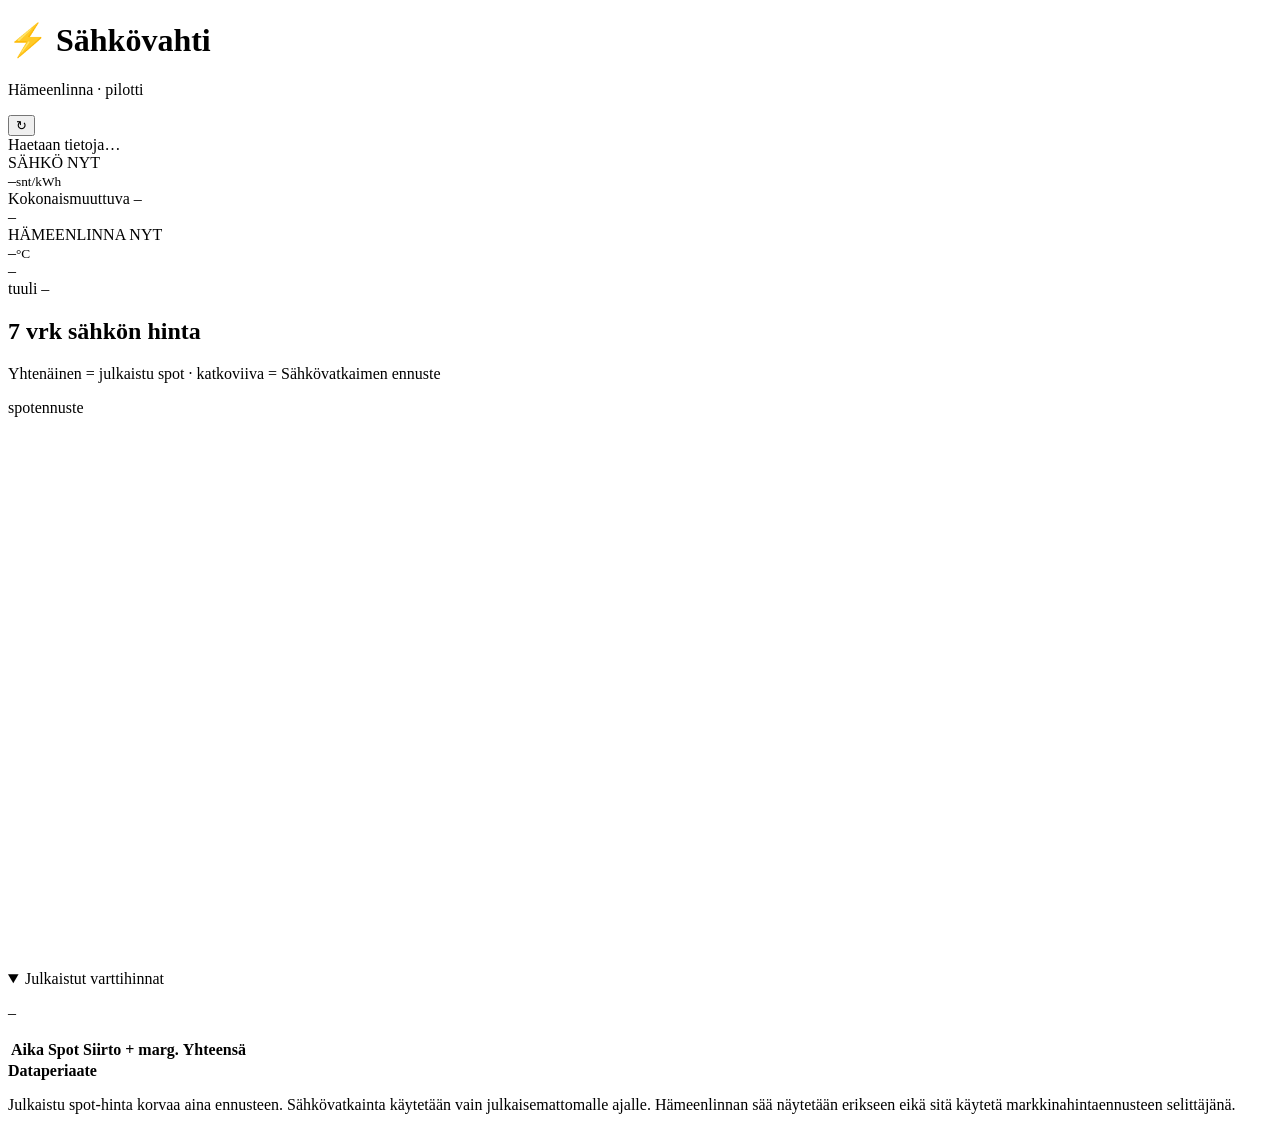
==== sahkovahti/index.html @ e64de98e "Add Sähkövahti pilot page" ====
<!doctype html>
<html lang="fi">
<head>
  <meta charset="utf-8" />
  <meta name="viewport" content="width=device-width,initial-scale=1,viewport-fit=cover" />
  <meta name="theme-color" content="#08131f" />
  <title>Sähkövahti</title>
  <link rel="stylesheet" href="styles.css" />
</head>
<body>
  <header class="topbar">
    <div>
      <h1>⚡ Sähkövahti</h1>
      <p>Hämeenlinna · pilotti</p>
    </div>
    <button id="refresh" aria-label="Päivitä">↻</button>
  </header>

  <main>
    <div id="status" class="status">Haetaan tietoja…</div>

    <section class="hero">
      <article class="card">
        <span class="kicker">SÄHKÖ NYT</span>
        <div class="big"><span id="spotNow">–</span><small>snt/kWh</small></div>
        <div id="totalNow" class="sub">Kokonaismuuttuva –</div>
        <span id="priceBand" class="badge">–</span>
      </article>
      <article class="card">
        <span class="kicker">HÄMEENLINNA NYT</span>
        <div class="big"><span id="tempNow">–</span><small>°C</small></div>
        <div id="weatherNow" class="sub">–</div>
        <span id="windNow" class="badge">tuuli –</span>
      </article>
    </section>

    <section class="panel">
      <div class="panelhead">
        <div>
          <h2>7 vrk sähkön hinta</h2>
          <p>Yhtenäinen = julkaistu spot · katkoviiva = Sähkövatkaimen ennuste</p>
        </div>
      </div>
      <div class="legend"><span><i class="solid"></i>spot</span><span><i class="dash"></i>ennuste</span></div>
      <div class="chartbox"><svg id="chart" viewBox="0 0 760 330" preserveAspectRatio="none"></svg></div>
      <div id="dayCards" class="daycards"></div>
    </section>

    <section class="panel">
      <details open>
        <summary>Julkaistut varttihinnat</summary>
        <p id="spotMeta" class="muted">–</p>
        <div class="tablewrap">
          <table>
            <thead><tr><th>Aika</th><th>Spot</th><th>Siirto + marg.</th><th>Yhteensä</th></tr></thead>
            <tbody id="spotRows"></tbody>
          </table>
        </div>
      </details>
    </section>

    <section class="note">
      <strong>Dataperiaate</strong>
      <p>Julkaistu spot-hinta korvaa aina ennusteen. Sähkövatkainta käytetään vain julkaisemattomalle ajalle. Hämeenlinnan sää näytetään erikseen eikä sitä käytetä markkinahintaennusteen selittäjänä.</p>
    </section>
  </main>
<script src="app.js"></script>
</body>
</html>
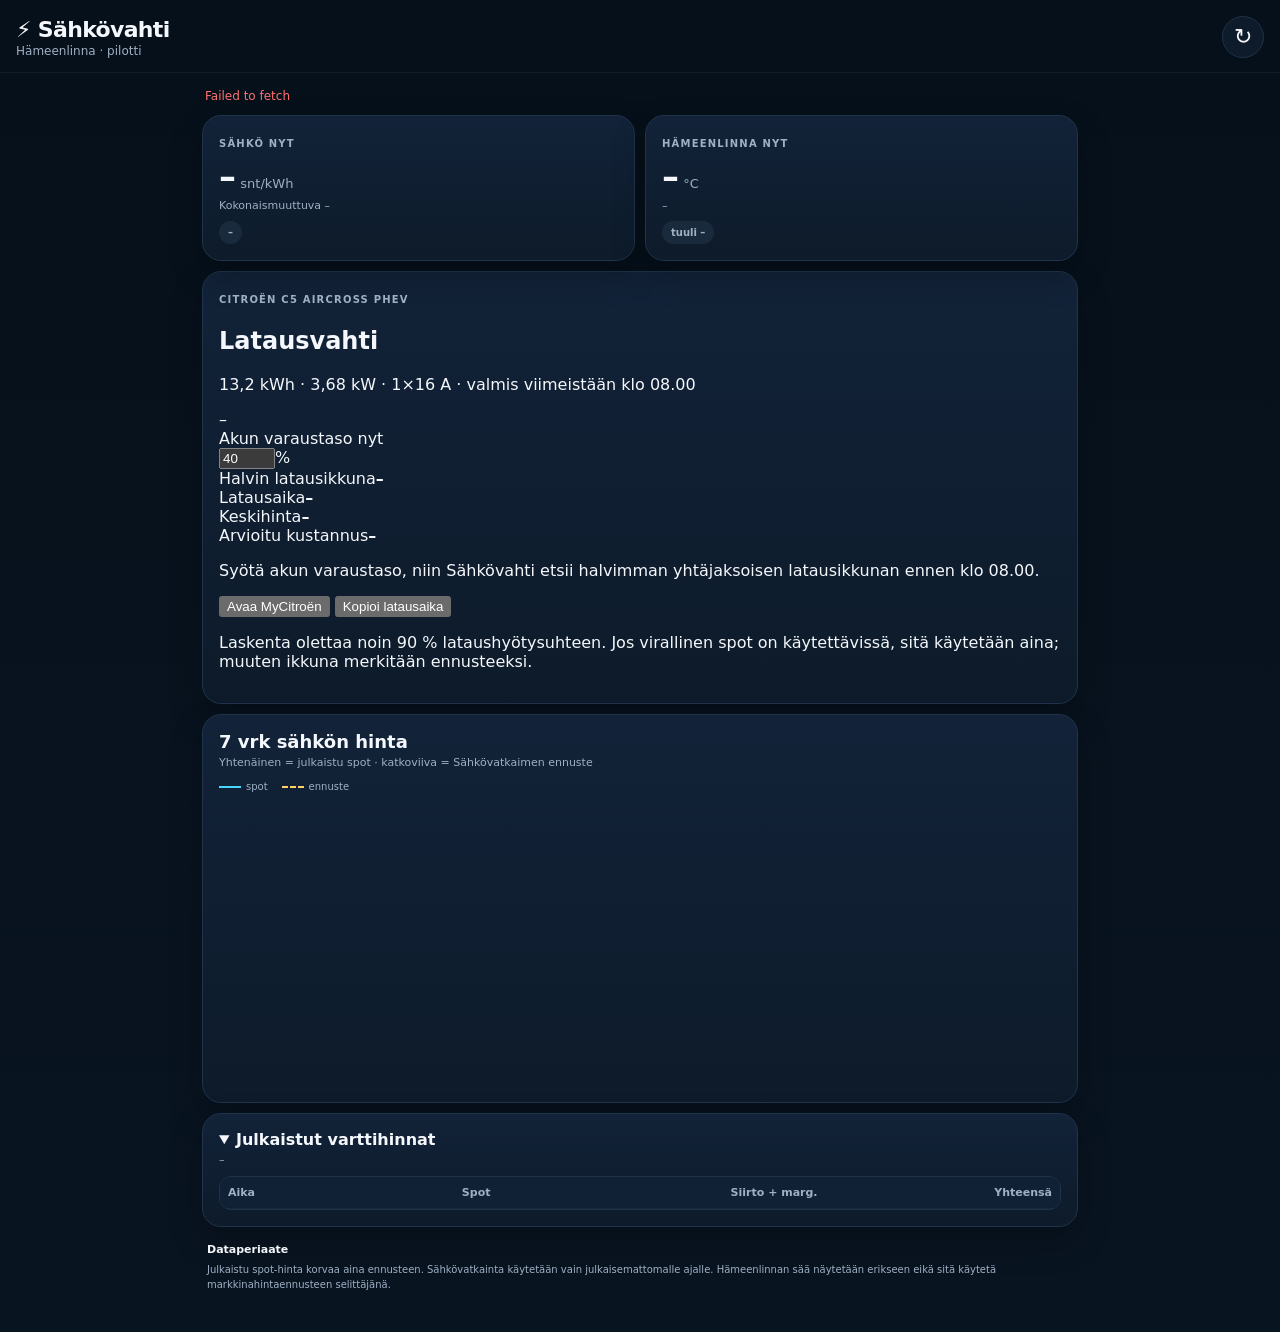
==== commit 16d46090: "Add Citroen charging watchdog UI" ====
--- a/sahkovahti/index.html
+++ b/sahkovahti/index.html
@@ -34,6 +34,35 @@
       </article>
     </section>
 
+    <section class="panel carpanel">
+      <div class="car-title">
+        <div>
+          <span class="kicker">CITROËN C5 AIRCROSS PHEV</span>
+          <h2>Latausvahti</h2>
+          <p>13,2 kWh · 3,68 kW · 1×16 A · valmis viimeistään klo 08.00</p>
+        </div>
+        <span id="chargeState" class="charge-state">–</span>
+      </div>
+
+      <div class="socrow">
+        <label for="soc">Akun varaustaso nyt</label>
+        <div class="socinput"><input id="soc" type="number" min="0" max="100" step="1" inputmode="numeric" value="40"><span>%</span></div>
+      </div>
+
+      <div class="chargegrid">
+        <div><span>Halvin latausikkuna</span><strong id="chargeWindow">–</strong></div>
+        <div><span>Latausaika</span><strong id="chargeDuration">–</strong></div>
+        <div><span>Keskihinta</span><strong id="chargeAvg">–</strong></div>
+        <div><span>Arvioitu kustannus</span><strong id="chargeCost">–</strong></div>
+      </div>
+      <p id="chargeExplain" class="charge-explain">Syötä akun varaustaso, niin Sähkövahti etsii halvimman yhtäjaksoisen latausikkunan ennen klo 08.00.</p>
+      <div class="carbuttons">
+        <button id="openCitroen" class="primary">Avaa MyCitroën</button>
+        <button id="copyCharge" class="secondary">Kopioi latausaika</button>
+      </div>
+      <p class="micro">Laskenta olettaa noin 90 % lataushyötysuhteen. Jos virallinen spot on käytettävissä, sitä käytetään aina; muuten ikkuna merkitään ennusteeksi.</p>
+    </section>
+
     <section class="panel">
       <div class="panelhead">
         <div>
--- a/sahkovahti/styles.css
+++ b/sahkovahti/styles.css
@@ -0,0 +1,18 @@
+:root{
+ --bg:#07111c;--panel:#0d1b2a;--panel2:#122238;--line:#20334a;--text:#f4f7fb;--muted:#9fb0c4;
+ --cyan:#47d6ff;--yellow:#ffd166;--green:#55d58f;--red:#ff7272;
+ font-family:Inter,ui-sans-serif,system-ui,-apple-system,BlinkMacSystemFont,"Segoe UI",sans-serif;color-scheme:dark
+}
+*{box-sizing:border-box}body{margin:0;background:linear-gradient(180deg,#06101a,#08131f 60%,#091421);color:var(--text)}
+.topbar{position:sticky;top:0;z-index:5;display:flex;align-items:center;justify-content:space-between;padding:16px 16px 14px;background:rgba(7,17,28,.92);backdrop-filter:blur(16px);border-bottom:1px solid rgba(255,255,255,.05)}
+.topbar h1{margin:0;font-size:22px;letter-spacing:-.03em}.topbar p{margin:2px 0 0;font-size:12px;color:var(--muted)}
+.topbar button{width:42px;height:42px;border-radius:50%;border:1px solid var(--line);background:var(--panel);color:var(--text);font-size:22px}
+main{max-width:900px;margin:auto;padding:12px 12px 40px}.status{font-size:12px;color:var(--muted);padding:4px 3px 12px}.status.ok{color:var(--green)}.status.err{color:var(--red)}
+.hero{display:grid;grid-template-columns:1fr 1fr;gap:10px}.card,.panel{background:linear-gradient(180deg,var(--panel2),var(--panel));border:1px solid var(--line);border-radius:19px;box-shadow:0 14px 34px rgba(0,0,0,.23)}
+.card{padding:16px}.kicker{font-size:10px;font-weight:800;letter-spacing:.12em;color:var(--muted)}.big{display:flex;align-items:baseline;gap:6px;margin-top:8px}.big span{font-size:34px;line-height:1;font-weight:800;letter-spacing:-.05em}.big small{font-size:13px;color:var(--muted)}.sub{font-size:11px;color:var(--muted);margin:6px 0 9px}.badge{display:inline-block;padding:6px 9px;border-radius:999px;background:#1a2a3d;color:var(--muted);font-size:10px;font-weight:800}.badge.good{color:var(--green);background:rgba(85,213,143,.13)}.badge.warn{color:var(--yellow);background:rgba(255,209,102,.12)}.badge.bad{color:var(--red);background:rgba(255,114,114,.13)}
+.panel{margin-top:10px;padding:16px}.panelhead h2{margin:0;font-size:18px}.panelhead p,.muted{margin:4px 0 0;font-size:11px;color:var(--muted)}.legend{display:flex;gap:14px;margin-top:12px;color:var(--muted);font-size:10px}.legend i{display:inline-block;width:22px;margin-right:5px;vertical-align:middle;border-top:2px solid var(--cyan)}.legend i.dash{border-color:var(--yellow);border-top-style:dashed}
+.chartbox{height:280px;margin-top:6px;overflow:hidden}.chartbox svg{width:100%;height:100%;display:block}.daycards{display:grid;grid-template-columns:repeat(7,minmax(0,1fr));gap:7px;padding-top:8px}.daycard{border:1px solid var(--line);background:rgba(255,255,255,.018);border-radius:12px;padding:9px;min-width:0}.daycard .d{font-size:10px;color:var(--muted)}.daycard .v{font-size:16px;font-weight:800;margin-top:4px}.daycard .src{font-size:9px;margin-top:4px;color:var(--cyan)}.daycard .src.forecast{color:var(--yellow)}
+details summary{font-size:16px;font-weight:800;cursor:pointer}.tablewrap{max-height:420px;overflow:auto;border:1px solid var(--line);border-radius:12px;margin-top:10px}table{width:100%;border-collapse:collapse;font-size:11px}th,td{padding:9px 8px;border-bottom:1px solid rgba(255,255,255,.05);text-align:right;white-space:nowrap}th:first-child,td:first-child{text-align:left}th{position:sticky;top:0;background:#102136;color:var(--muted)}td:last-child{font-weight:800;color:var(--cyan)}
+.note{padding:15px 5px 0;color:var(--muted);font-size:10px;line-height:1.5}.note strong{color:var(--text);font-size:11px}.note p{margin:4px 0 0}
+@media(max-width:640px){.daycards{grid-template-columns:repeat(4,minmax(0,1fr))}.daycard{padding:8px}.daycard .v{font-size:15px}.daycard .src{font-size:8px}}
+@media(max-width:420px){.card{padding:14px}.big span{font-size:30px}.panel{padding:14px}.chartbox{height:250px}.daycards{grid-template-columns:repeat(4,minmax(0,1fr));gap:6px}.daycard{border-radius:10px;padding:7px 6px}.daycard .d{font-size:9px}.daycard .v{font-size:14px}}
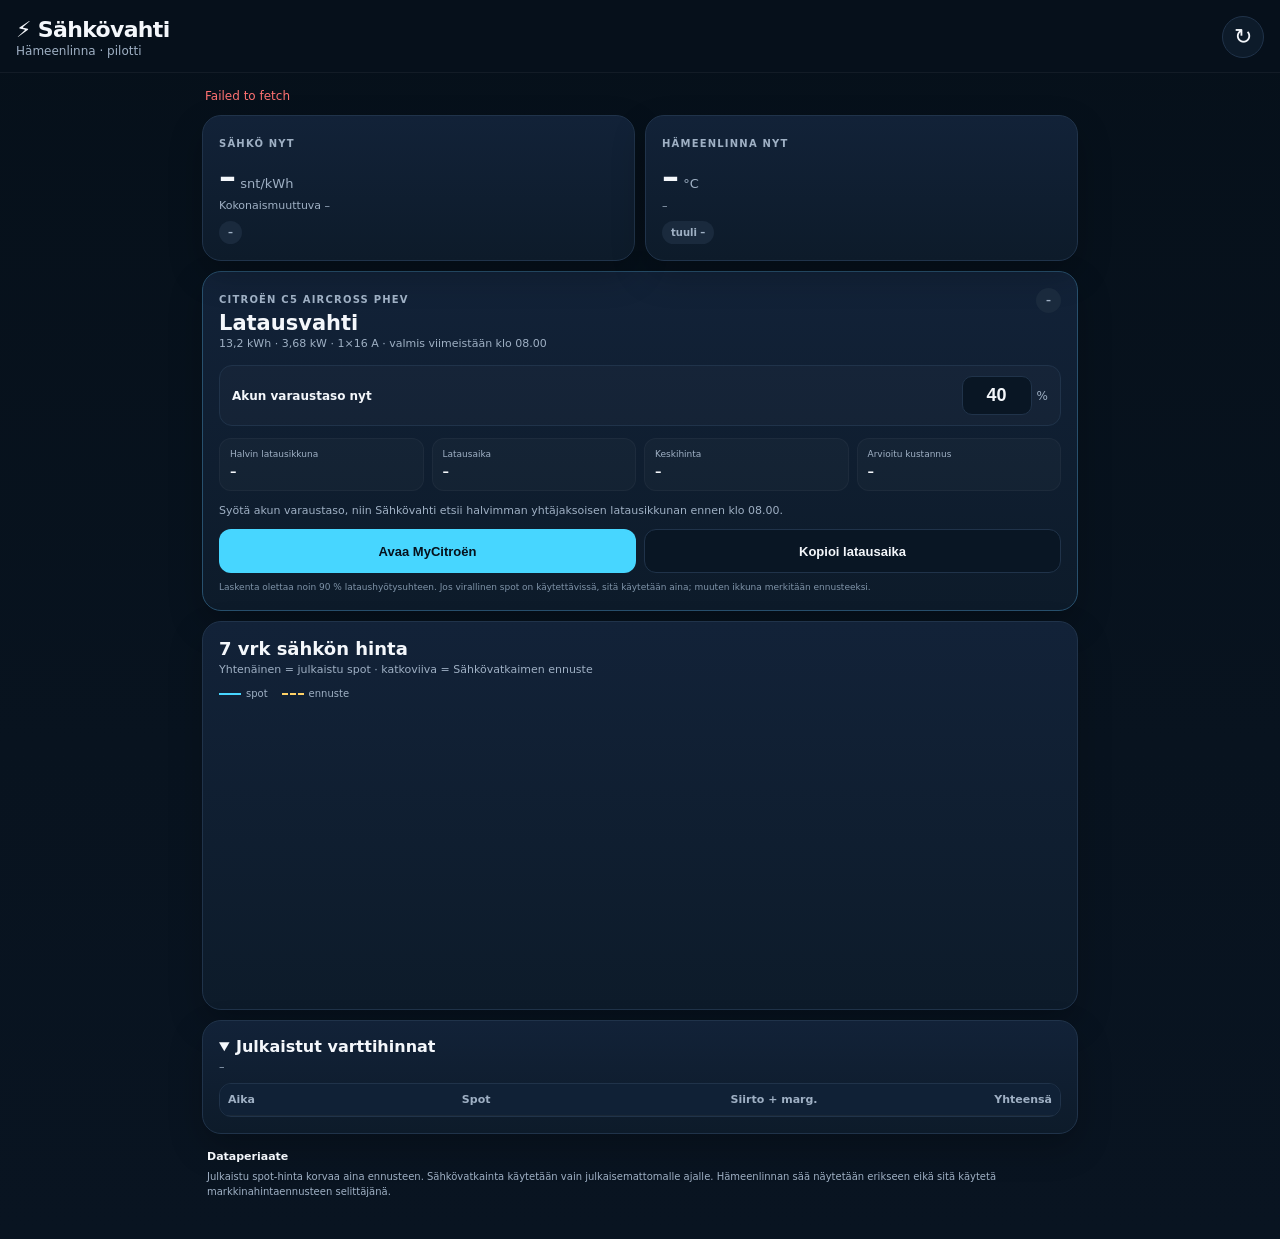
==== commit 5b240564: "Switch Sähkövahti pilot to corrected cache-busted assets" ====
--- a/sahkovahti/index.html
+++ b/sahkovahti/index.html
@@ -5,7 +5,7 @@
   <meta name="viewport" content="width=device-width,initial-scale=1,viewport-fit=cover" />
   <meta name="theme-color" content="#08131f" />
   <title>Sähkövahti</title>
-  <link rel="stylesheet" href="styles.css" />
+  <link rel="stylesheet" href="styles-v2.css" />
 </head>
 <body>
   <header class="topbar">
@@ -93,6 +93,6 @@
       <p>Julkaistu spot-hinta korvaa aina ennusteen. Sähkövatkainta käytetään vain julkaisemattomalle ajalle. Hämeenlinnan sää näytetään erikseen eikä sitä käytetä markkinahintaennusteen selittäjänä.</p>
     </section>
   </main>
-<script src="app.js"></script>
+<script src="app-v2.js"></script>
 </body>
 </html>
--- a/sahkovahti/styles-v2.css
+++ b/sahkovahti/styles-v2.css
@@ -0,0 +1,21 @@
+:root{
+ --bg:#07111c;--panel:#0d1b2a;--panel2:#122238;--line:#20334a;--text:#f4f7fb;--muted:#9fb0c4;
+ --cyan:#47d6ff;--yellow:#ffd166;--green:#55d58f;--red:#ff7272;
+ font-family:Inter,ui-sans-serif,system-ui,-apple-system,BlinkMacSystemFont,"Segoe UI",sans-serif;color-scheme:dark
+}
+*{box-sizing:border-box}body{margin:0;background:linear-gradient(180deg,#06101a,#08131f 60%,#091421);color:var(--text)}
+.topbar{position:sticky;top:0;z-index:5;display:flex;align-items:center;justify-content:space-between;padding:16px 16px 14px;background:rgba(7,17,28,.92);backdrop-filter:blur(16px);border-bottom:1px solid rgba(255,255,255,.05)}
+.topbar h1{margin:0;font-size:22px;letter-spacing:-.03em}.topbar p{margin:2px 0 0;font-size:12px;color:var(--muted)}
+.topbar button{width:42px;height:42px;border-radius:50%;border:1px solid var(--line);background:var(--panel);color:var(--text);font-size:22px}
+main{max-width:900px;margin:auto;padding:12px 12px 40px}.status{font-size:12px;color:var(--muted);padding:4px 3px 12px}.status.ok{color:var(--green)}.status.err{color:var(--red)}
+.hero{display:grid;grid-template-columns:1fr 1fr;gap:10px}.card,.panel{background:linear-gradient(180deg,var(--panel2),var(--panel));border:1px solid var(--line);border-radius:19px;box-shadow:0 14px 34px rgba(0,0,0,.23)}
+.card{padding:16px}.kicker{font-size:10px;font-weight:800;letter-spacing:.12em;color:var(--muted)}.big{display:flex;align-items:baseline;gap:6px;margin-top:8px}.big span{font-size:34px;line-height:1;font-weight:800;letter-spacing:-.05em}.big small{font-size:13px;color:var(--muted)}.sub{font-size:11px;color:var(--muted);margin:6px 0 9px}.badge{display:inline-block;padding:6px 9px;border-radius:999px;background:#1a2a3d;color:var(--muted);font-size:10px;font-weight:800}.badge.good{color:var(--green);background:rgba(85,213,143,.13)}.badge.warn{color:var(--yellow);background:rgba(255,209,102,.12)}.badge.bad{color:var(--red);background:rgba(255,114,114,.13)}
+.panel{margin-top:10px;padding:16px}.panelhead h2{margin:0;font-size:18px}.panelhead p,.muted{margin:4px 0 0;font-size:11px;color:var(--muted)}.legend{display:flex;gap:14px;margin-top:12px;color:var(--muted);font-size:10px}.legend i{display:inline-block;width:22px;margin-right:5px;vertical-align:middle;border-top:2px solid var(--cyan)}.legend i.dash{border-color:var(--yellow);border-top-style:dashed}
+.carpanel{border-color:#28506d}.car-title{display:flex;justify-content:space-between;gap:12px;align-items:flex-start}.car-title h2{margin:4px 0 2px;font-size:21px}.car-title p{margin:0;color:var(--muted);font-size:11px}.charge-state{flex:0 0 auto;border-radius:999px;padding:7px 10px;font-size:10px;font-weight:900;background:#1a2a3d;color:var(--muted)}.charge-state.good{color:var(--green);background:rgba(85,213,143,.13)}.charge-state.warn{color:var(--yellow);background:rgba(255,209,102,.12)}.charge-state.bad{color:var(--red);background:rgba(255,114,114,.13)}
+.socrow{display:flex;align-items:center;justify-content:space-between;gap:10px;margin:15px 0 12px;padding:10px 12px;border:1px solid var(--line);border-radius:13px;background:rgba(255,255,255,.018)}.socrow label{font-size:12px;font-weight:700}.socinput{display:flex;align-items:center;gap:5px}.socinput input{width:70px;padding:8px 9px;border-radius:10px;border:1px solid var(--line);background:#091624;color:var(--text);font-size:18px;font-weight:800;text-align:right}.socinput span{color:var(--muted);font-size:12px}
+.chargegrid{display:grid;grid-template-columns:repeat(4,1fr);gap:8px}.chargegrid>div{padding:10px;border-radius:12px;background:rgba(255,255,255,.025);border:1px solid rgba(255,255,255,.035)}.chargegrid span{display:block;color:var(--muted);font-size:9px;margin-bottom:5px}.chargegrid strong{display:block;font-size:13px;line-height:1.25}.charge-explain{margin:12px 0 10px;color:var(--muted);font-size:11px;line-height:1.45}.carbuttons{display:grid;grid-template-columns:1fr 1fr;gap:8px}.carbuttons button{min-height:44px;border-radius:12px;font-weight:800;font-size:13px}.carbuttons .primary{border:0;background:var(--cyan);color:#06111c}.carbuttons .secondary{border:1px solid var(--line);background:#091624;color:var(--text)}.micro{margin:8px 0 0;color:#7f93a8;font-size:9px;line-height:1.4}
+.chartbox{height:280px;margin-top:6px;overflow:hidden}.chartbox svg{width:100%;height:100%;display:block}.daycards{display:grid;grid-template-columns:repeat(7,minmax(0,1fr));gap:7px;padding-top:8px}.daycard{border:1px solid var(--line);background:rgba(255,255,255,.018);border-radius:12px;padding:9px;min-width:0}.daycard .d{font-size:10px;color:var(--muted)}.daycard .v{font-size:16px;font-weight:800;margin-top:4px}.daycard .src{font-size:9px;margin-top:4px;color:var(--cyan)}.daycard .src.forecast{color:var(--yellow)}
+details summary{font-size:16px;font-weight:800;cursor:pointer}.tablewrap{max-height:420px;overflow:auto;border:1px solid var(--line);border-radius:12px;margin-top:10px}table{width:100%;border-collapse:collapse;font-size:11px}th,td{padding:9px 8px;border-bottom:1px solid rgba(255,255,255,.05);text-align:right;white-space:nowrap}th:first-child,td:first-child{text-align:left}th{position:sticky;top:0;background:#102136;color:var(--muted)}td:last-child{font-weight:800;color:var(--cyan)}
+.note{padding:15px 5px 0;color:var(--muted);font-size:10px;line-height:1.5}.note strong{color:var(--text);font-size:11px}.note p{margin:4px 0 0}
+@media(max-width:640px){.daycards{grid-template-columns:repeat(4,minmax(0,1fr))}.daycard{padding:8px}.daycard .v{font-size:15px}.daycard .src{font-size:8px}.chargegrid{grid-template-columns:1fr 1fr}}
+@media(max-width:420px){.card{padding:14px}.big span{font-size:30px}.panel{padding:14px}.chartbox{height:250px}.daycards{grid-template-columns:repeat(4,minmax(0,1fr));gap:6px}.daycard{border-radius:10px;padding:7px 6px}.daycard .d{font-size:9px}.daycard .v{font-size:14px}.car-title h2{font-size:19px}.car-title p{font-size:10px}.chargegrid{gap:6px}.chargegrid>div{padding:9px 8px}.chargegrid strong{font-size:12px}.carbuttons{grid-template-columns:1fr}.socrow{margin-top:12px}}
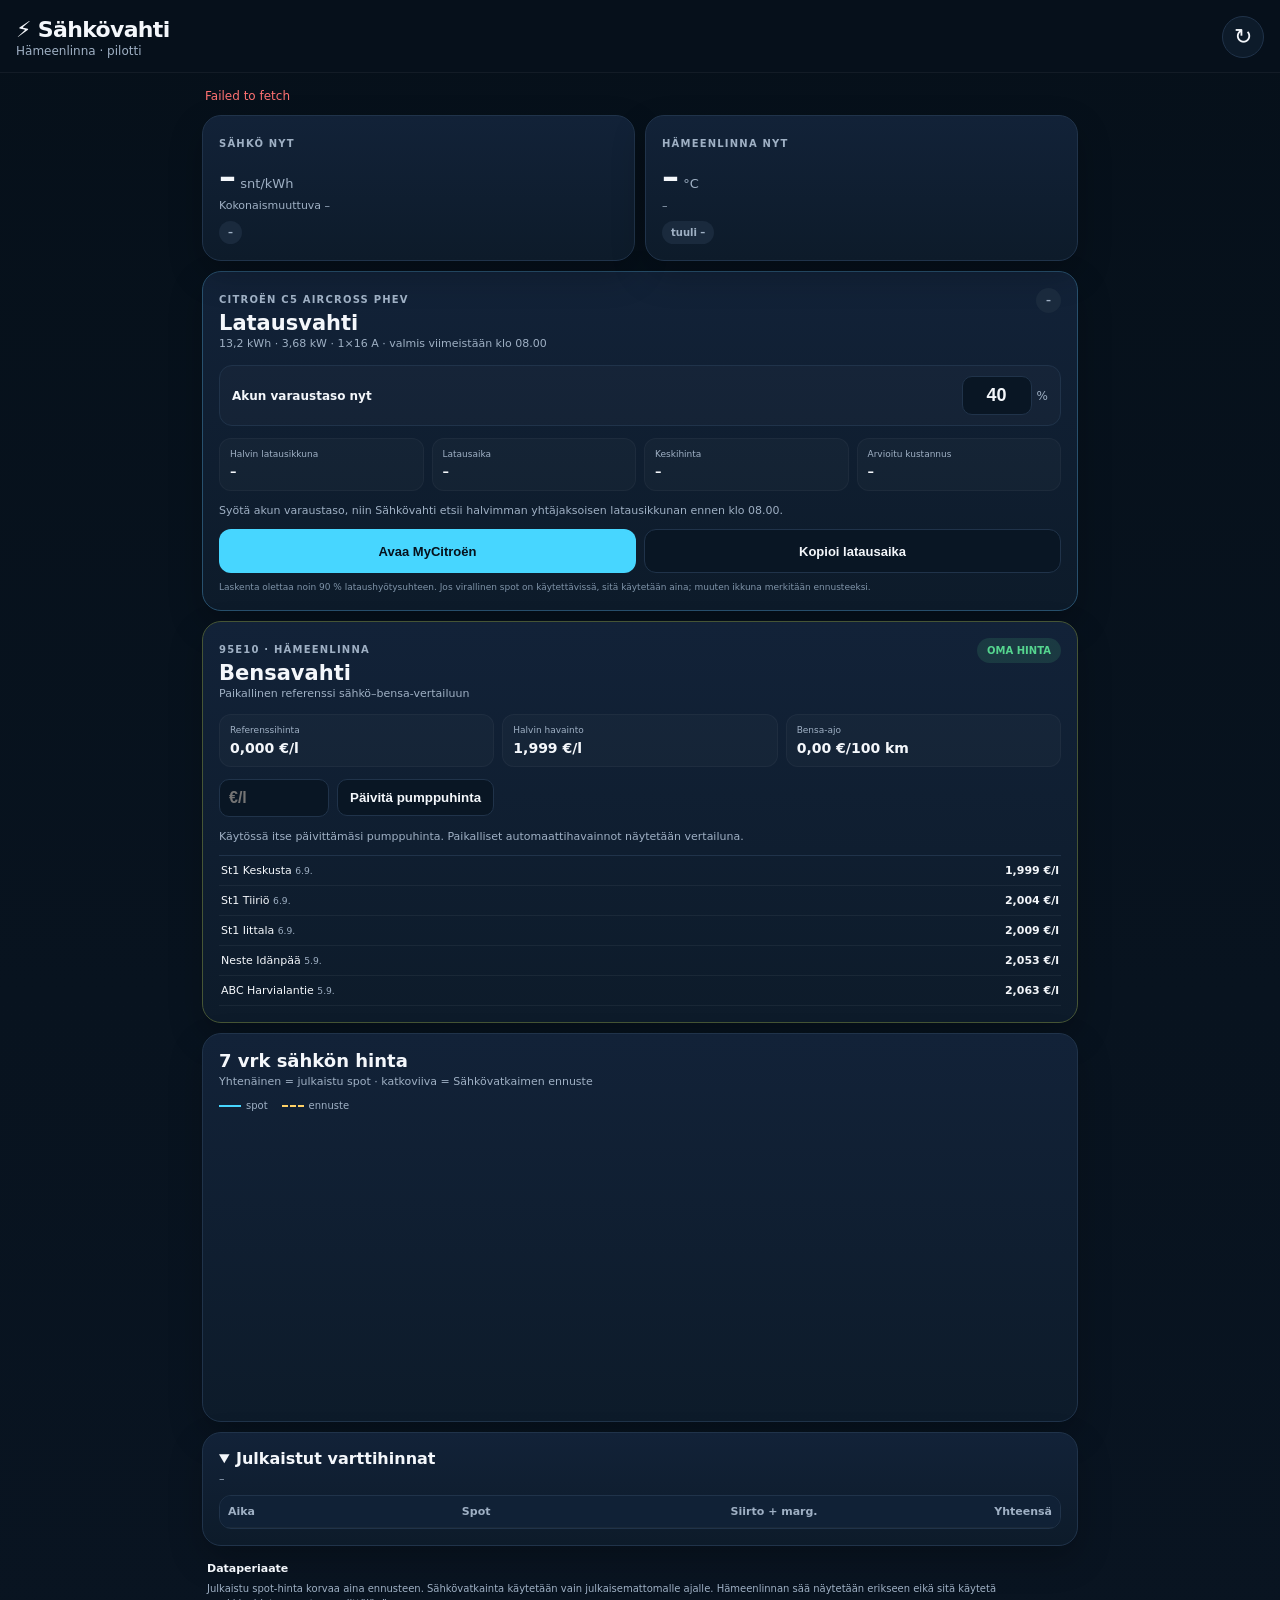
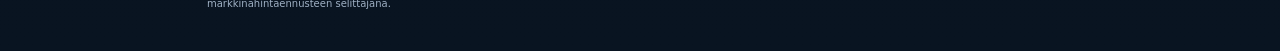
==== commit 778cc907: "Add Bensavahti card and fuel comparison" ====
--- a/sahkovahti/index.html
+++ b/sahkovahti/index.html
@@ -1,98 +1,9 @@
 <!doctype html>
-<html lang="fi">
-<head>
-  <meta charset="utf-8" />
-  <meta name="viewport" content="width=device-width,initial-scale=1,viewport-fit=cover" />
-  <meta name="theme-color" content="#08131f" />
-  <title>Sähkövahti</title>
-  <link rel="stylesheet" href="styles-v2.css" />
-</head>
-<body>
-  <header class="topbar">
-    <div>
-      <h1>⚡ Sähkövahti</h1>
-      <p>Hämeenlinna · pilotti</p>
-    </div>
-    <button id="refresh" aria-label="Päivitä">↻</button>
-  </header>
-
-  <main>
-    <div id="status" class="status">Haetaan tietoja…</div>
-
-    <section class="hero">
-      <article class="card">
-        <span class="kicker">SÄHKÖ NYT</span>
-        <div class="big"><span id="spotNow">–</span><small>snt/kWh</small></div>
-        <div id="totalNow" class="sub">Kokonaismuuttuva –</div>
-        <span id="priceBand" class="badge">–</span>
-      </article>
-      <article class="card">
-        <span class="kicker">HÄMEENLINNA NYT</span>
-        <div class="big"><span id="tempNow">–</span><small>°C</small></div>
-        <div id="weatherNow" class="sub">–</div>
-        <span id="windNow" class="badge">tuuli –</span>
-      </article>
-    </section>
-
-    <section class="panel carpanel">
-      <div class="car-title">
-        <div>
-          <span class="kicker">CITROËN C5 AIRCROSS PHEV</span>
-          <h2>Latausvahti</h2>
-          <p>13,2 kWh · 3,68 kW · 1×16 A · valmis viimeistään klo 08.00</p>
-        </div>
-        <span id="chargeState" class="charge-state">–</span>
-      </div>
-
-      <div class="socrow">
-        <label for="soc">Akun varaustaso nyt</label>
-        <div class="socinput"><input id="soc" type="number" min="0" max="100" step="1" inputmode="numeric" value="40"><span>%</span></div>
-      </div>
-
-      <div class="chargegrid">
-        <div><span>Halvin latausikkuna</span><strong id="chargeWindow">–</strong></div>
-        <div><span>Latausaika</span><strong id="chargeDuration">–</strong></div>
-        <div><span>Keskihinta</span><strong id="chargeAvg">–</strong></div>
-        <div><span>Arvioitu kustannus</span><strong id="chargeCost">–</strong></div>
-      </div>
-      <p id="chargeExplain" class="charge-explain">Syötä akun varaustaso, niin Sähkövahti etsii halvimman yhtäjaksoisen latausikkunan ennen klo 08.00.</p>
-      <div class="carbuttons">
-        <button id="openCitroen" class="primary">Avaa MyCitroën</button>
-        <button id="copyCharge" class="secondary">Kopioi latausaika</button>
-      </div>
-      <p class="micro">Laskenta olettaa noin 90 % lataushyötysuhteen. Jos virallinen spot on käytettävissä, sitä käytetään aina; muuten ikkuna merkitään ennusteeksi.</p>
-    </section>
-
-    <section class="panel">
-      <div class="panelhead">
-        <div>
-          <h2>7 vrk sähkön hinta</h2>
-          <p>Yhtenäinen = julkaistu spot · katkoviiva = Sähkövatkaimen ennuste</p>
-        </div>
-      </div>
-      <div class="legend"><span><i class="solid"></i>spot</span><span><i class="dash"></i>ennuste</span></div>
-      <div class="chartbox"><svg id="chart" viewBox="0 0 760 330" preserveAspectRatio="none"></svg></div>
-      <div id="dayCards" class="daycards"></div>
-    </section>
-
-    <section class="panel">
-      <details open>
-        <summary>Julkaistut varttihinnat</summary>
-        <p id="spotMeta" class="muted">–</p>
-        <div class="tablewrap">
-          <table>
-            <thead><tr><th>Aika</th><th>Spot</th><th>Siirto + marg.</th><th>Yhteensä</th></tr></thead>
-            <tbody id="spotRows"></tbody>
-          </table>
-        </div>
-      </details>
-    </section>
-
-    <section class="note">
-      <strong>Dataperiaate</strong>
-      <p>Julkaistu spot-hinta korvaa aina ennusteen. Sähkövatkainta käytetään vain julkaisemattomalle ajalle. Hämeenlinnan sää näytetään erikseen eikä sitä käytetä markkinahintaennusteen selittäjänä.</p>
-    </section>
-  </main>
-<script src="app-v2.js"></script>
-</body>
-</html>+<html lang="fi"><head><meta charset="utf-8"><meta name="viewport" content="width=device-width,initial-scale=1,viewport-fit=cover"><meta name="theme-color" content="#08131f"><title>Sähkövahti</title><link rel="stylesheet" href="styles-v2.css"><style>.fuelpanel{border-color:#465535}.fuelhead{display:flex;justify-content:space-between;gap:12px;align-items:flex-start}.fuelhead h2{margin:4px 0 2px;font-size:21px}.fuelhead p{margin:0;color:var(--muted);font-size:11px}.fuelgrid{display:grid;grid-template-columns:repeat(3,1fr);gap:8px;margin-top:14px}.fuelgrid>div{padding:10px;border-radius:12px;background:rgba(255,255,255,.025);border:1px solid rgba(255,255,255,.035)}.fuelgrid span{display:block;color:var(--muted);font-size:9px;margin-bottom:5px}.fuelgrid strong{display:block;font-size:14px}.fuellist{margin-top:10px;border-top:1px solid var(--line)}.fuelrow{display:flex;justify-content:space-between;gap:10px;padding:8px 2px;border-bottom:1px solid rgba(255,255,255,.05);font-size:11px}.fuelrow small{color:var(--muted)}.fuelinput{display:flex;gap:8px;align-items:center;margin-top:12px}.fuelinput input{width:110px;padding:9px;border-radius:10px;border:1px solid var(--line);background:#091624;color:var(--text);font-size:16px;font-weight:800}.fuelinput button{padding:10px 12px;border-radius:10px;border:1px solid var(--line);background:#091624;color:var(--text);font-weight:800}@media(max-width:420px){.fuelgrid{grid-template-columns:1fr 1fr}.fuelgrid>div:last-child{grid-column:1/-1}}</style></head><body>
+<header class="topbar"><div><h1>⚡ Sähkövahti</h1><p>Hämeenlinna · pilotti</p></div><button id="refresh" aria-label="Päivitä">↻</button></header><main><div id="status" class="status">Haetaan tietoja…</div>
+<section class="hero"><article class="card"><span class="kicker">SÄHKÖ NYT</span><div class="big"><span id="spotNow">–</span><small>snt/kWh</small></div><div id="totalNow" class="sub">Kokonaismuuttuva –</div><span id="priceBand" class="badge">–</span></article><article class="card"><span class="kicker">HÄMEENLINNA NYT</span><div class="big"><span id="tempNow">–</span><small>°C</small></div><div id="weatherNow" class="sub">–</div><span id="windNow" class="badge">tuuli –</span></article></section>
+<section class="panel carpanel"><div class="car-title"><div><span class="kicker">CITROËN C5 AIRCROSS PHEV</span><h2>Latausvahti</h2><p>13,2 kWh · 3,68 kW · 1×16 A · valmis viimeistään klo 08.00</p></div><span id="chargeState" class="charge-state">–</span></div><div class="socrow"><label for="soc">Akun varaustaso nyt</label><div class="socinput"><input id="soc" type="number" min="0" max="100" step="1" inputmode="numeric" value="40"><span>%</span></div></div><div class="chargegrid"><div><span>Halvin latausikkuna</span><strong id="chargeWindow">–</strong></div><div><span>Latausaika</span><strong id="chargeDuration">–</strong></div><div><span>Keskihinta</span><strong id="chargeAvg">–</strong></div><div><span>Arvioitu kustannus</span><strong id="chargeCost">–</strong></div></div><p id="chargeExplain" class="charge-explain">Syötä akun varaustaso, niin Sähkövahti etsii halvimman yhtäjaksoisen latausikkunan ennen klo 08.00.</p><div class="carbuttons"><button id="openCitroen" class="primary">Avaa MyCitroën</button><button id="copyCharge" class="secondary">Kopioi latausaika</button></div><p class="micro">Laskenta olettaa noin 90 % lataushyötysuhteen. Jos virallinen spot on käytettävissä, sitä käytetään aina; muuten ikkuna merkitään ennusteeksi.</p></section>
+<section class="panel fuelpanel"><div class="fuelhead"><div><span class="kicker">95E10 · HÄMEENLINNA</span><h2>Bensavahti</h2><p>Paikallinen referenssi sähkö–bensa-vertailuun</p></div><span id="fuelQuality" class="charge-state warn">VANHA DATA</span></div><div class="fuelgrid"><div><span>Referenssihinta</span><strong id="fuelRef">–</strong></div><div><span>Halvin havainto</span><strong id="fuelMin">–</strong></div><div><span>Bensa-ajo</span><strong id="fuel100">–</strong></div></div><div class="fuelinput"><input id="fuelManual" type="number" min="1" max="4" step="0.001" inputmode="decimal" placeholder="€/l"><button id="saveFuel">Päivitä pumppuhinta</button></div><p id="fuelNote" class="charge-explain"></p><div id="fuelList" class="fuellist"></div></section>
+<section class="panel"><div class="panelhead"><div><h2>7 vrk sähkön hinta</h2><p>Yhtenäinen = julkaistu spot · katkoviiva = Sähkövatkaimen ennuste</p></div></div><div class="legend"><span><i class="solid"></i>spot</span><span><i class="dash"></i>ennuste</span></div><div class="chartbox"><svg id="chart" viewBox="0 0 760 330" preserveAspectRatio="none"></svg></div><div id="dayCards" class="daycards"></div></section>
+<section class="panel"><details open><summary>Julkaistut varttihinnat</summary><p id="spotMeta" class="muted">–</p><div class="tablewrap"><table><thead><tr><th>Aika</th><th>Spot</th><th>Siirto + marg.</th><th>Yhteensä</th></tr></thead><tbody id="spotRows"></tbody></table></div></details></section><section class="note"><strong>Dataperiaate</strong><p>Julkaistu spot-hinta korvaa aina ennusteen. Sähkövatkainta käytetään vain julkaisemattomalle ajalle. Hämeenlinnan sää näytetään erikseen eikä sitä käytetä markkinahintaennusteen selittäjänä.</p></section></main>
+<script src="fuel-v1.js"></script><script src="app-v2.js"></script><script>function renderFuel(){const f=window.SAHKOVAHTI_FUEL||{},manual=Number(localStorage.getItem('sahkovahti_fuel')),arr=(f.local||[]).map(x=>x.price).filter(Number.isFinite).sort((a,b)=>a-b),median=arr.length?arr[Math.floor(arr.length/2)]:f.fallback,ref=Number.isFinite(manual)?manual:median;$('fuelRef').textContent=ref.toFixed(3).replace('.',',')+' €/l';$('fuelMin').textContent=arr.length?Math.min(...arr).toFixed(3).replace('.',',')+' €/l':'–';$('fuel100').textContent=(ref*(f.consumption||7)).toFixed(2).replace('.',',')+' €/100 km';$('fuelNote').textContent=Number.isFinite(manual)?'Käytössä itse päivittämäsi pumppuhinta. Paikalliset automaattihavainnot näytetään vertailuna.':'Automaattinen paikallinen data on tällä hetkellä liian vanhaa päätöksentekoon. Referenssi on havaintojen mediaani; voit syöttää tuoreen pumppuhinnan yllä.';$('fuelQuality').textContent=Number.isFinite(manual)?'OMA HINTA':'VANHA DATA';$('fuelQuality').className='charge-state '+(Number.isFinite(manual)?'good':'warn');$('fuelList').innerHTML=(f.local||[]).slice(0,5).map(x=>'<div class="fuelrow"><span>'+x.station+' <small>'+x.date+'</small></span><strong>'+x.price.toFixed(3).replace('.',',')+' €/l</strong></div>').join('')}document.addEventListener('DOMContentLoaded',()=>{renderFuel();$('saveFuel').addEventListener('click',()=>{const v=Number(String($('fuelManual').value).replace(',','.'));if(v>=1&&v<=4){localStorage.setItem('sahkovahti_fuel',String(v));renderFuel()}})});</script></body></html>
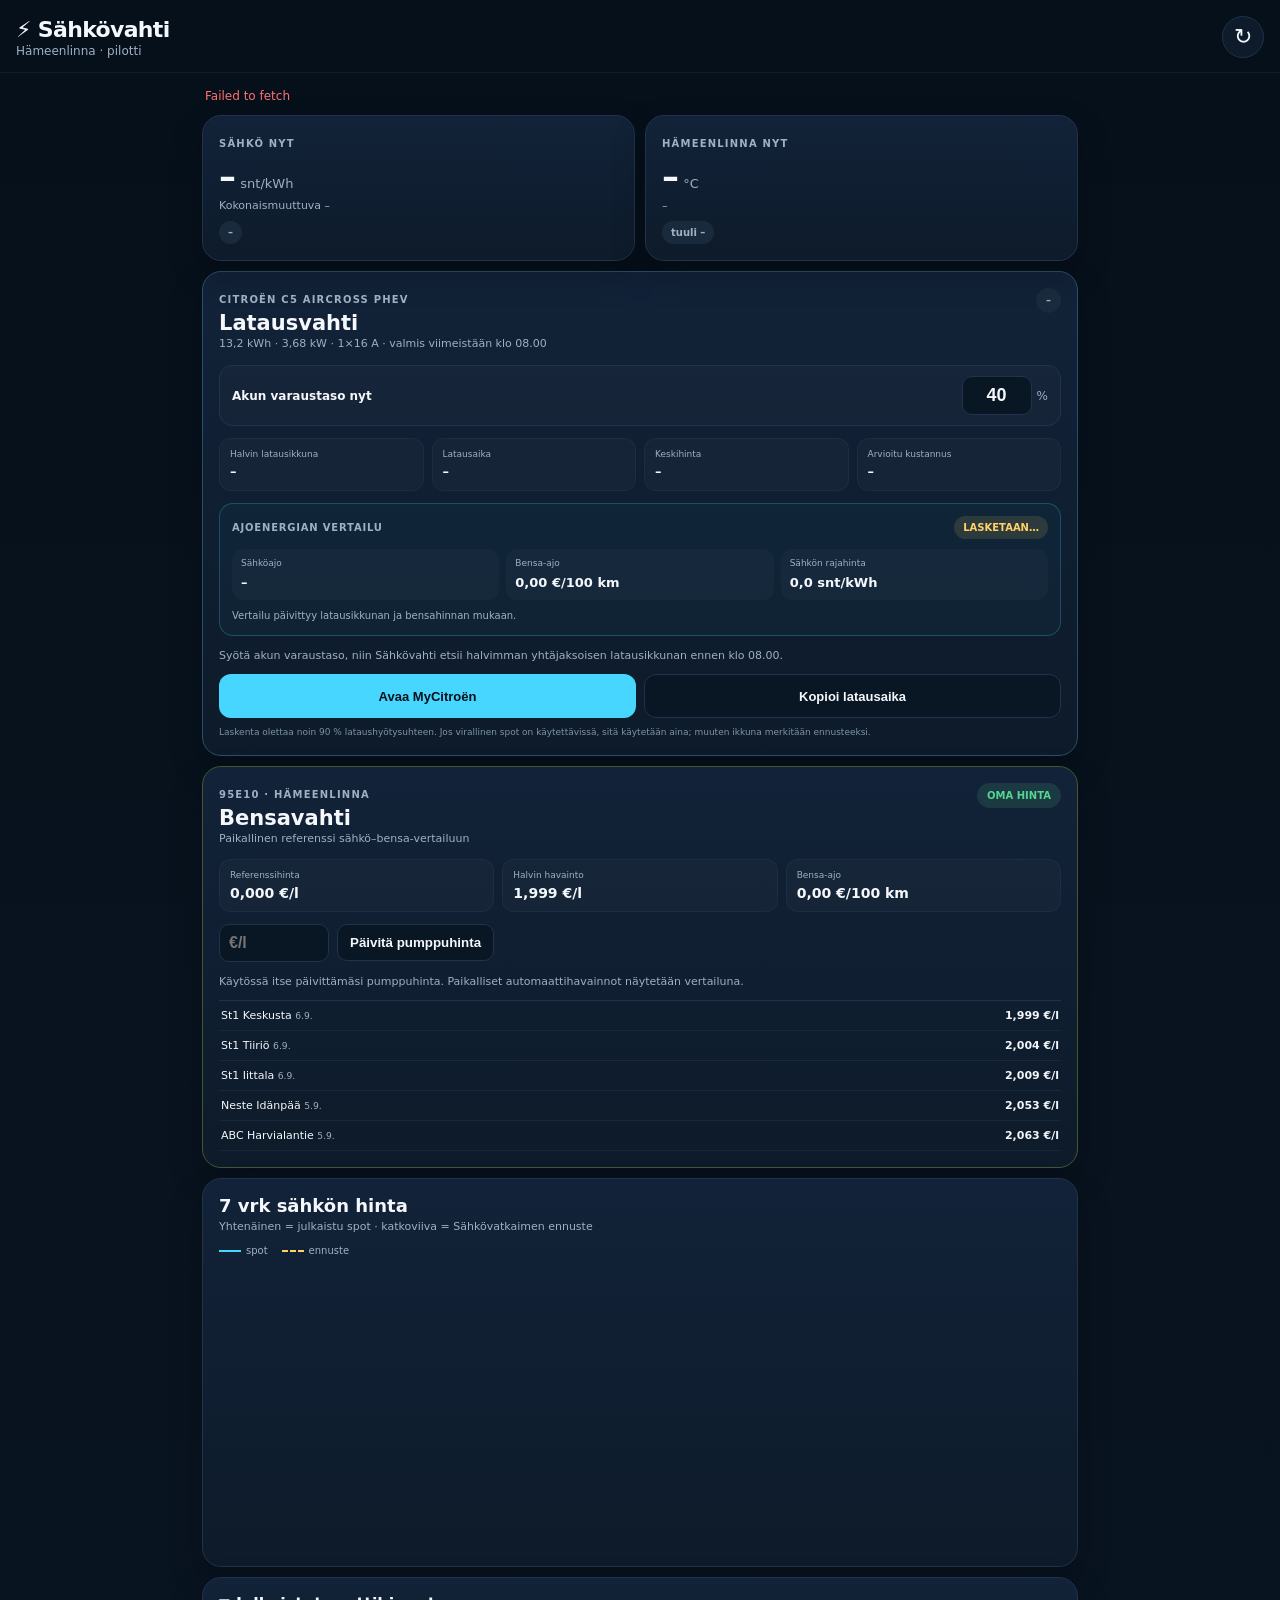
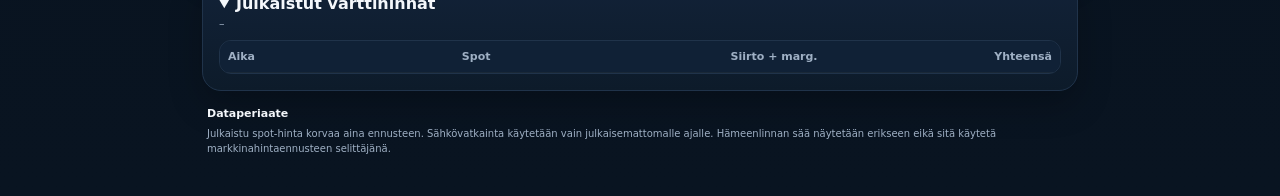
==== commit ada6cfa6: "Yhdistä lataus- ja bensavahti ajovertailuksi" ====
--- a/sahkovahti/index.html
+++ b/sahkovahti/index.html
@@ -1,9 +1,17 @@
 <!doctype html>
-<html lang="fi"><head><meta charset="utf-8"><meta name="viewport" content="width=device-width,initial-scale=1,viewport-fit=cover"><meta name="theme-color" content="#08131f"><title>Sähkövahti</title><link rel="stylesheet" href="styles-v2.css"><style>.fuelpanel{border-color:#465535}.fuelhead{display:flex;justify-content:space-between;gap:12px;align-items:flex-start}.fuelhead h2{margin:4px 0 2px;font-size:21px}.fuelhead p{margin:0;color:var(--muted);font-size:11px}.fuelgrid{display:grid;grid-template-columns:repeat(3,1fr);gap:8px;margin-top:14px}.fuelgrid>div{padding:10px;border-radius:12px;background:rgba(255,255,255,.025);border:1px solid rgba(255,255,255,.035)}.fuelgrid span{display:block;color:var(--muted);font-size:9px;margin-bottom:5px}.fuelgrid strong{display:block;font-size:14px}.fuellist{margin-top:10px;border-top:1px solid var(--line)}.fuelrow{display:flex;justify-content:space-between;gap:10px;padding:8px 2px;border-bottom:1px solid rgba(255,255,255,.05);font-size:11px}.fuelrow small{color:var(--muted)}.fuelinput{display:flex;gap:8px;align-items:center;margin-top:12px}.fuelinput input{width:110px;padding:9px;border-radius:10px;border:1px solid var(--line);background:#091624;color:var(--text);font-size:16px;font-weight:800}.fuelinput button{padding:10px 12px;border-radius:10px;border:1px solid var(--line);background:#091624;color:var(--text);font-weight:800}@media(max-width:420px){.fuelgrid{grid-template-columns:1fr 1fr}.fuelgrid>div:last-child{grid-column:1/-1}}</style></head><body>
+<html lang="fi"><head><meta charset="utf-8"><meta name="viewport" content="width=device-width,initial-scale=1,viewport-fit=cover"><meta name="theme-color" content="#08131f"><title>Sähkövahti</title><link rel="stylesheet" href="styles-v2.css"><style>.fuelpanel{border-color:#465535}.fuelhead{display:flex;justify-content:space-between;gap:12px;align-items:flex-start}.fuelhead h2{margin:4px 0 2px;font-size:21px}.fuelhead p{margin:0;color:var(--muted);font-size:11px}.fuelgrid{display:grid;grid-template-columns:repeat(3,1fr);gap:8px;margin-top:14px}.fuelgrid>div{padding:10px;border-radius:12px;background:rgba(255,255,255,.025);border:1px solid rgba(255,255,255,.035)}.fuelgrid span{display:block;color:var(--muted);font-size:9px;margin-bottom:5px}.fuelgrid strong{display:block;font-size:14px}.fuellist{margin-top:10px;border-top:1px solid var(--line)}.fuelrow{display:flex;justify-content:space-between;gap:10px;padding:8px 2px;border-bottom:1px solid rgba(255,255,255,.05);font-size:11px}.fuelrow small{color:var(--muted)}.fuelinput{display:flex;gap:8px;align-items:center;margin-top:12px}.fuelinput input{width:110px;padding:9px;border-radius:10px;border:1px solid var(--line);background:#091624;color:var(--text);font-size:16px;font-weight:800}.fuelinput button{padding:10px 12px;border-radius:10px;border:1px solid var(--line);background:#091624;color:var(--text);font-weight:800}.drivecompare{margin-top:12px;padding:12px;border:1px solid rgba(71,214,255,.24);border-radius:14px;background:rgba(71,214,255,.035)}.drivecompare-head{display:flex;justify-content:space-between;align-items:center;gap:10px}.drivecompare-head span{font-size:10px;color:var(--muted);font-weight:800;letter-spacing:.08em}.drive-decision{padding:6px 9px;border-radius:999px;font-size:10px;font-weight:900;background:rgba(255,209,102,.12);color:var(--yellow)}.drive-decision.good{background:rgba(85,213,143,.13);color:var(--green)}.drive-decision.bad{background:rgba(255,114,114,.13);color:var(--red)}.drivegrid{display:grid;grid-template-columns:repeat(3,1fr);gap:7px;margin-top:10px}.drivegrid>div{padding:9px;border-radius:11px;background:rgba(255,255,255,.025)}.drivegrid span{display:block;color:var(--muted);font-size:9px;margin-bottom:4px}.drivegrid strong{font-size:13px}.drive-note{margin:9px 0 0;color:var(--muted);font-size:10px;line-height:1.4}@media(max-width:420px){.fuelgrid{grid-template-columns:1fr 1fr}.fuelgrid>div:last-child{grid-column:1/-1}.drivegrid{grid-template-columns:1fr 1fr}.drivegrid>div:last-child{grid-column:1/-1}}</style></head><body>
 <header class="topbar"><div><h1>⚡ Sähkövahti</h1><p>Hämeenlinna · pilotti</p></div><button id="refresh" aria-label="Päivitä">↻</button></header><main><div id="status" class="status">Haetaan tietoja…</div>
 <section class="hero"><article class="card"><span class="kicker">SÄHKÖ NYT</span><div class="big"><span id="spotNow">–</span><small>snt/kWh</small></div><div id="totalNow" class="sub">Kokonaismuuttuva –</div><span id="priceBand" class="badge">–</span></article><article class="card"><span class="kicker">HÄMEENLINNA NYT</span><div class="big"><span id="tempNow">–</span><small>°C</small></div><div id="weatherNow" class="sub">–</div><span id="windNow" class="badge">tuuli –</span></article></section>
-<section class="panel carpanel"><div class="car-title"><div><span class="kicker">CITROËN C5 AIRCROSS PHEV</span><h2>Latausvahti</h2><p>13,2 kWh · 3,68 kW · 1×16 A · valmis viimeistään klo 08.00</p></div><span id="chargeState" class="charge-state">–</span></div><div class="socrow"><label for="soc">Akun varaustaso nyt</label><div class="socinput"><input id="soc" type="number" min="0" max="100" step="1" inputmode="numeric" value="40"><span>%</span></div></div><div class="chargegrid"><div><span>Halvin latausikkuna</span><strong id="chargeWindow">–</strong></div><div><span>Latausaika</span><strong id="chargeDuration">–</strong></div><div><span>Keskihinta</span><strong id="chargeAvg">–</strong></div><div><span>Arvioitu kustannus</span><strong id="chargeCost">–</strong></div></div><p id="chargeExplain" class="charge-explain">Syötä akun varaustaso, niin Sähkövahti etsii halvimman yhtäjaksoisen latausikkunan ennen klo 08.00.</p><div class="carbuttons"><button id="openCitroen" class="primary">Avaa MyCitroën</button><button id="copyCharge" class="secondary">Kopioi latausaika</button></div><p class="micro">Laskenta olettaa noin 90 % lataushyötysuhteen. Jos virallinen spot on käytettävissä, sitä käytetään aina; muuten ikkuna merkitään ennusteeksi.</p></section>
+<section class="panel carpanel"><div class="car-title"><div><span class="kicker">CITROËN C5 AIRCROSS PHEV</span><h2>Latausvahti</h2><p>13,2 kWh · 3,68 kW · 1×16 A · valmis viimeistään klo 08.00</p></div><span id="chargeState" class="charge-state">–</span></div><div class="socrow"><label for="soc">Akun varaustaso nyt</label><div class="socinput"><input id="soc" type="number" min="0" max="100" step="1" inputmode="numeric" value="40"><span>%</span></div></div><div class="chargegrid"><div><span>Halvin latausikkuna</span><strong id="chargeWindow">–</strong></div><div><span>Latausaika</span><strong id="chargeDuration">–</strong></div><div><span>Keskihinta</span><strong id="chargeAvg">–</strong></div><div><span>Arvioitu kustannus</span><strong id="chargeCost">–</strong></div></div>
+<div class="drivecompare"><div class="drivecompare-head"><span>AJOENERGIAN VERTAILU</span><b id="driveDecision" class="drive-decision">LASKETAAN…</b></div><div class="drivegrid"><div><span>Sähköajo</span><strong id="electric100">–</strong></div><div><span>Bensa-ajo</span><strong id="gas100car">–</strong></div><div><span>Sähkön rajahinta</span><strong id="breakEven">–</strong></div></div><p id="driveNote" class="drive-note">Vertailu päivittyy latausikkunan ja bensahinnan mukaan.</p></div>
+<p id="chargeExplain" class="charge-explain">Syötä akun varaustaso, niin Sähkövahti etsii halvimman yhtäjaksoisen latausikkunan ennen klo 08.00.</p><div class="carbuttons"><button id="openCitroen" class="primary">Avaa MyCitroën</button><button id="copyCharge" class="secondary">Kopioi latausaika</button></div><p class="micro">Laskenta olettaa noin 90 % lataushyötysuhteen. Jos virallinen spot on käytettävissä, sitä käytetään aina; muuten ikkuna merkitään ennusteeksi.</p></section>
 <section class="panel fuelpanel"><div class="fuelhead"><div><span class="kicker">95E10 · HÄMEENLINNA</span><h2>Bensavahti</h2><p>Paikallinen referenssi sähkö–bensa-vertailuun</p></div><span id="fuelQuality" class="charge-state warn">VANHA DATA</span></div><div class="fuelgrid"><div><span>Referenssihinta</span><strong id="fuelRef">–</strong></div><div><span>Halvin havainto</span><strong id="fuelMin">–</strong></div><div><span>Bensa-ajo</span><strong id="fuel100">–</strong></div></div><div class="fuelinput"><input id="fuelManual" type="number" min="1" max="4" step="0.001" inputmode="decimal" placeholder="€/l"><button id="saveFuel">Päivitä pumppuhinta</button></div><p id="fuelNote" class="charge-explain"></p><div id="fuelList" class="fuellist"></div></section>
 <section class="panel"><div class="panelhead"><div><h2>7 vrk sähkön hinta</h2><p>Yhtenäinen = julkaistu spot · katkoviiva = Sähkövatkaimen ennuste</p></div></div><div class="legend"><span><i class="solid"></i>spot</span><span><i class="dash"></i>ennuste</span></div><div class="chartbox"><svg id="chart" viewBox="0 0 760 330" preserveAspectRatio="none"></svg></div><div id="dayCards" class="daycards"></div></section>
 <section class="panel"><details open><summary>Julkaistut varttihinnat</summary><p id="spotMeta" class="muted">–</p><div class="tablewrap"><table><thead><tr><th>Aika</th><th>Spot</th><th>Siirto + marg.</th><th>Yhteensä</th></tr></thead><tbody id="spotRows"></tbody></table></div></details></section><section class="note"><strong>Dataperiaate</strong><p>Julkaistu spot-hinta korvaa aina ennusteen. Sähkövatkainta käytetään vain julkaisemattomalle ajalle. Hämeenlinnan sää näytetään erikseen eikä sitä käytetä markkinahintaennusteen selittäjänä.</p></section></main>
-<script src="fuel-v1.js"></script><script src="app-v2.js"></script><script>function renderFuel(){const f=window.SAHKOVAHTI_FUEL||{},manual=Number(localStorage.getItem('sahkovahti_fuel')),arr=(f.local||[]).map(x=>x.price).filter(Number.isFinite).sort((a,b)=>a-b),median=arr.length?arr[Math.floor(arr.length/2)]:f.fallback,ref=Number.isFinite(manual)?manual:median;$('fuelRef').textContent=ref.toFixed(3).replace('.',',')+' €/l';$('fuelMin').textContent=arr.length?Math.min(...arr).toFixed(3).replace('.',',')+' €/l':'–';$('fuel100').textContent=(ref*(f.consumption||7)).toFixed(2).replace('.',',')+' €/100 km';$('fuelNote').textContent=Number.isFinite(manual)?'Käytössä itse päivittämäsi pumppuhinta. Paikalliset automaattihavainnot näytetään vertailuna.':'Automaattinen paikallinen data on tällä hetkellä liian vanhaa päätöksentekoon. Referenssi on havaintojen mediaani; voit syöttää tuoreen pumppuhinnan yllä.';$('fuelQuality').textContent=Number.isFinite(manual)?'OMA HINTA':'VANHA DATA';$('fuelQuality').className='charge-state '+(Number.isFinite(manual)?'good':'warn');$('fuelList').innerHTML=(f.local||[]).slice(0,5).map(x=>'<div class="fuelrow"><span>'+x.station+' <small>'+x.date+'</small></span><strong>'+x.price.toFixed(3).replace('.',',')+' €/l</strong></div>').join('')}document.addEventListener('DOMContentLoaded',()=>{renderFuel();$('saveFuel').addEventListener('click',()=>{const v=Number(String($('fuelManual').value).replace(',','.'));if(v>=1&&v<=4){localStorage.setItem('sahkovahti_fuel',String(v));renderFuel()}})});</script></body></html>+<script src="fuel-v1.js"></script><script src="app-v2.js"></script><script>
+const DRIVE={electricKwh100:18,gasL100:7,chargeEff:.90};
+function numText(id){const s=$(id)?.textContent||'';const m=s.replace(',','.').match(/-?\d+(?:\.\d+)?/);return m?Number(m[0]):NaN}
+function renderDriveComparison(){const fuel=numText('fuelRef'),avg=numText('chargeAvg'),stateText=$('chargeState')?.textContent||'';const gas=Number.isFinite(fuel)?fuel*DRIVE.gasL100:NaN;const gridKwh100=DRIVE.electricKwh100/DRIVE.chargeEff;const elec=Number.isFinite(avg)?avg*gridKwh100/100:NaN;const breakEven=Number.isFinite(gas)?gas/gridKwh100*100:NaN;$('electric100').textContent=Number.isFinite(elec)?elec.toFixed(2).replace('.',',')+' €/100 km':'–';$('gas100car').textContent=Number.isFinite(gas)?gas.toFixed(2).replace('.',',')+' €/100 km':'–';$('breakEven').textContent=Number.isFinite(breakEven)?breakEven.toFixed(1).replace('.',',')+' snt/kWh':'–';let decision='LASKETAAN…',cl='',note='Vertailu päivittyy latausikkunan ja bensahinnan mukaan.';if(Number.isFinite(elec)&&Number.isFinite(gas)){if(elec>gas){decision='AJA BENSALLA';cl='bad';note=`Halvimman latausikkunan sähkö maksaa arviolta ${elec.toFixed(2).replace('.',',')} €/100 km, mikä ylittää bensa-ajon ${gas.toFixed(2).replace('.',',')} €/100 km.`}else if(stateText==='LATAA'){decision='LATAA NYT';cl='good';note=`Sähkö on selvästi bensaa edullisempi ja optimaalinen latausikkuna on käynnissä. Arvioitu etu ${(gas-elec).toFixed(2).replace('.',',')} €/100 km.`}else{decision='ODOTA JA LATAA';cl='';note=`Sähkö on selvästi bensaa edullisempi. Odota optimaaliseen latausikkunaan; arvioitu etu ${(gas-elec).toFixed(2).replace('.',',')} €/100 km.`}}$('driveDecision').textContent=decision;$('driveDecision').className='drive-decision '+cl;$('driveNote').textContent=note}
+function renderFuel(){const f=window.SAHKOVAHTI_FUEL||{},manual=Number(localStorage.getItem('sahkovahti_fuel')),arr=(f.local||[]).map(x=>x.price).filter(Number.isFinite).sort((a,b)=>a-b),median=arr.length?arr[Math.floor(arr.length/2)]:f.fallback,ref=Number.isFinite(manual)?manual:median;$('fuelRef').textContent=ref.toFixed(3).replace('.',',')+' €/l';$('fuelMin').textContent=arr.length?Math.min(...arr).toFixed(3).replace('.',',')+' €/l':'–';$('fuel100').textContent=(ref*(f.consumption||7)).toFixed(2).replace('.',',')+' €/100 km';$('fuelNote').textContent=Number.isFinite(manual)?'Käytössä itse päivittämäsi pumppuhinta. Paikalliset automaattihavainnot näytetään vertailuna.':'Automaattinen paikallinen data on tällä hetkellä liian vanhaa päätöksentekoon. Referenssi on havaintojen mediaani; voit syöttää tuoreen pumppuhinnan yllä.';$('fuelQuality').textContent=Number.isFinite(manual)?'OMA HINTA':'VANHA DATA';$('fuelQuality').className='charge-state '+(Number.isFinite(manual)?'good':'warn');$('fuelList').innerHTML=(f.local||[]).slice(0,5).map(x=>'<div class="fuelrow"><span>'+x.station+' <small>'+x.date+'</small></span><strong>'+x.price.toFixed(3).replace('.',',')+' €/l</strong></div>').join('');renderDriveComparison()}
+document.addEventListener('DOMContentLoaded',()=>{renderFuel();$('saveFuel').addEventListener('click',()=>{const v=Number(String($('fuelManual').value).replace(',','.'));if(v>=1&&v<=4){localStorage.setItem('sahkovahti_fuel',String(v));renderFuel()}});['chargeAvg','chargeState','chargeWindow'].forEach(id=>{const el=$(id);if(el)new MutationObserver(renderDriveComparison).observe(el,{childList:true,subtree:true,characterData:true})});setTimeout(renderDriveComparison,1200)});
+</script></body></html>
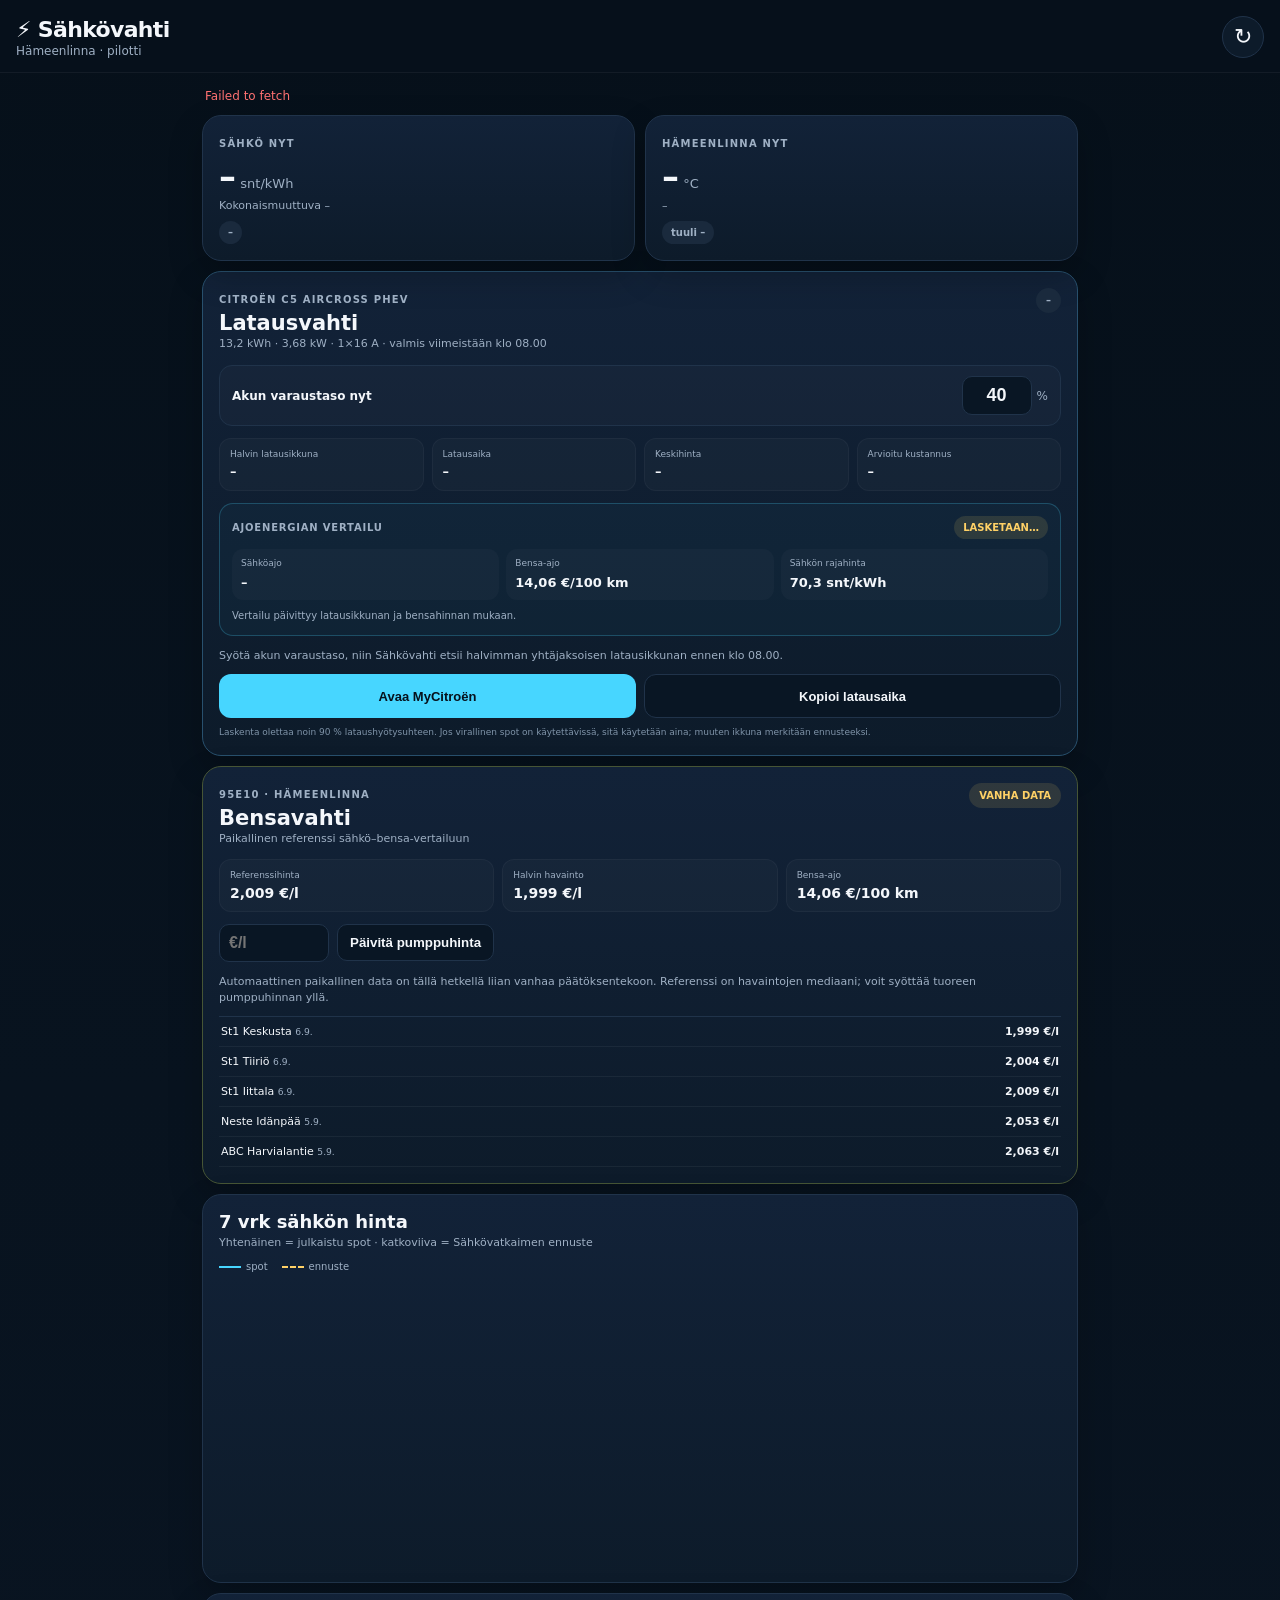
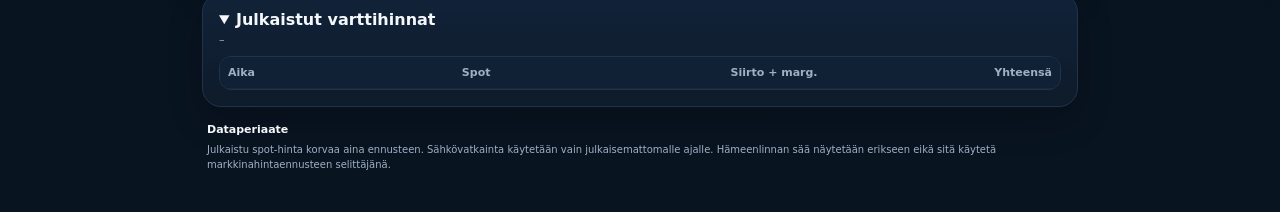
==== commit 32edcb62: "Fix invalid zero fuel reference and drive comparison" ====
--- a/sahkovahti/index.html
+++ b/sahkovahti/index.html
@@ -11,7 +11,7 @@
 <script src="fuel-v1.js"></script><script src="app-v2.js"></script><script>
 const DRIVE={electricKwh100:18,gasL100:7,chargeEff:.90};
 function numText(id){const s=$(id)?.textContent||'';const m=s.replace(',','.').match(/-?\d+(?:\.\d+)?/);return m?Number(m[0]):NaN}
-function renderDriveComparison(){const fuel=numText('fuelRef'),avg=numText('chargeAvg'),stateText=$('chargeState')?.textContent||'';const gas=Number.isFinite(fuel)?fuel*DRIVE.gasL100:NaN;const gridKwh100=DRIVE.electricKwh100/DRIVE.chargeEff;const elec=Number.isFinite(avg)?avg*gridKwh100/100:NaN;const breakEven=Number.isFinite(gas)?gas/gridKwh100*100:NaN;$('electric100').textContent=Number.isFinite(elec)?elec.toFixed(2).replace('.',',')+' €/100 km':'–';$('gas100car').textContent=Number.isFinite(gas)?gas.toFixed(2).replace('.',',')+' €/100 km':'–';$('breakEven').textContent=Number.isFinite(breakEven)?breakEven.toFixed(1).replace('.',',')+' snt/kWh':'–';let decision='LASKETAAN…',cl='',note='Vertailu päivittyy latausikkunan ja bensahinnan mukaan.';if(Number.isFinite(elec)&&Number.isFinite(gas)){if(elec>gas){decision='AJA BENSALLA';cl='bad';note=`Halvimman latausikkunan sähkö maksaa arviolta ${elec.toFixed(2).replace('.',',')} €/100 km, mikä ylittää bensa-ajon ${gas.toFixed(2).replace('.',',')} €/100 km.`}else if(stateText==='LATAA'){decision='LATAA NYT';cl='good';note=`Sähkö on selvästi bensaa edullisempi ja optimaalinen latausikkuna on käynnissä. Arvioitu etu ${(gas-elec).toFixed(2).replace('.',',')} €/100 km.`}else{decision='ODOTA JA LATAA';cl='';note=`Sähkö on selvästi bensaa edullisempi. Odota optimaaliseen latausikkunaan; arvioitu etu ${(gas-elec).toFixed(2).replace('.',',')} €/100 km.`}}$('driveDecision').textContent=decision;$('driveDecision').className='drive-decision '+cl;$('driveNote').textContent=note}
-function renderFuel(){const f=window.SAHKOVAHTI_FUEL||{},manual=Number(localStorage.getItem('sahkovahti_fuel')),arr=(f.local||[]).map(x=>x.price).filter(Number.isFinite).sort((a,b)=>a-b),median=arr.length?arr[Math.floor(arr.length/2)]:f.fallback,ref=Number.isFinite(manual)?manual:median;$('fuelRef').textContent=ref.toFixed(3).replace('.',',')+' €/l';$('fuelMin').textContent=arr.length?Math.min(...arr).toFixed(3).replace('.',',')+' €/l':'–';$('fuel100').textContent=(ref*(f.consumption||7)).toFixed(2).replace('.',',')+' €/100 km';$('fuelNote').textContent=Number.isFinite(manual)?'Käytössä itse päivittämäsi pumppuhinta. Paikalliset automaattihavainnot näytetään vertailuna.':'Automaattinen paikallinen data on tällä hetkellä liian vanhaa päätöksentekoon. Referenssi on havaintojen mediaani; voit syöttää tuoreen pumppuhinnan yllä.';$('fuelQuality').textContent=Number.isFinite(manual)?'OMA HINTA':'VANHA DATA';$('fuelQuality').className='charge-state '+(Number.isFinite(manual)?'good':'warn');$('fuelList').innerHTML=(f.local||[]).slice(0,5).map(x=>'<div class="fuelrow"><span>'+x.station+' <small>'+x.date+'</small></span><strong>'+x.price.toFixed(3).replace('.',',')+' €/l</strong></div>').join('');renderDriveComparison()}
-document.addEventListener('DOMContentLoaded',()=>{renderFuel();$('saveFuel').addEventListener('click',()=>{const v=Number(String($('fuelManual').value).replace(',','.'));if(v>=1&&v<=4){localStorage.setItem('sahkovahti_fuel',String(v));renderFuel()}});['chargeAvg','chargeState','chargeWindow'].forEach(id=>{const el=$(id);if(el)new MutationObserver(renderDriveComparison).observe(el,{childList:true,subtree:true,characterData:true})});setTimeout(renderDriveComparison,1200)});
+function renderDriveComparison(){const fuel=numText('fuelRef'),avg=numText('chargeAvg'),stateText=$('chargeState')?.textContent||'';const gas=Number.isFinite(fuel)&&fuel>=1?fuel*DRIVE.gasL100:NaN;const gridKwh100=DRIVE.electricKwh100/DRIVE.chargeEff;const elec=Number.isFinite(avg)?avg*gridKwh100/100:NaN;const breakEven=Number.isFinite(gas)?gas/gridKwh100*100:NaN;$('electric100').textContent=Number.isFinite(elec)?elec.toFixed(2).replace('.',',')+' €/100 km':'–';$('gas100car').textContent=Number.isFinite(gas)?gas.toFixed(2).replace('.',',')+' €/100 km':'–';$('breakEven').textContent=Number.isFinite(breakEven)?breakEven.toFixed(1).replace('.',',')+' snt/kWh':'–';let decision='LASKETAAN…',cl='',note='Vertailu päivittyy latausikkunan ja bensahinnan mukaan.';if(Number.isFinite(elec)&&Number.isFinite(gas)){if(elec>gas){decision='AJA BENSALLA';cl='bad';note=`Halvimman latausikkunan sähkö maksaa arviolta ${elec.toFixed(2).replace('.',',')} €/100 km, mikä ylittää bensa-ajon ${gas.toFixed(2).replace('.',',')} €/100 km.`}else if(stateText==='LATAA'){decision='LATAA NYT';cl='good';note=`Sähkö on selvästi bensaa edullisempi ja optimaalinen latausikkuna on käynnissä. Arvioitu etu ${(gas-elec).toFixed(2).replace('.',',')} €/100 km.`}else{decision='ODOTA JA LATAA';cl='';note=`Sähkö on selvästi bensaa edullisempi. Odota optimaaliseen latausikkunaan; arvioitu etu ${(gas-elec).toFixed(2).replace('.',',')} €/100 km.`}}$('driveDecision').textContent=decision;$('driveDecision').className='drive-decision '+cl;$('driveNote').textContent=note}
+function renderFuel(){const f=window.SAHKOVAHTI_FUEL||{},raw=localStorage.getItem('sahkovahti_fuel'),manual=raw===null?NaN:Number(raw),validManual=Number.isFinite(manual)&&manual>=1&&manual<=4,arr=(f.local||[]).map(x=>x.price).filter(Number.isFinite).sort((a,b)=>a-b),median=arr.length?arr[Math.floor(arr.length/2)]:f.fallback,ref=validManual?manual:median;if(raw!==null&&!validManual)localStorage.removeItem('sahkovahti_fuel');$('fuelRef').textContent=Number.isFinite(ref)?ref.toFixed(3).replace('.',',')+' €/l':'–';$('fuelMin').textContent=arr.length?Math.min(...arr).toFixed(3).replace('.',',')+' €/l':'–';$('fuel100').textContent=Number.isFinite(ref)?(ref*(f.consumption||7)).toFixed(2).replace('.',',')+' €/100 km':'–';$('fuelNote').textContent=validManual?'Käytössä itse päivittämäsi pumppuhinta. Paikalliset automaattihavainnot näytetään vertailuna.':'Automaattinen paikallinen data on tällä hetkellä liian vanhaa päätöksentekoon. Referenssi on havaintojen mediaani; voit syöttää tuoreen pumppuhinnan yllä.';$('fuelQuality').textContent=validManual?'OMA HINTA':'VANHA DATA';$('fuelQuality').className='charge-state '+(validManual?'good':'warn');$('fuelList').innerHTML=(f.local||[]).slice(0,5).map(x=>'<div class="fuelrow"><span>'+x.station+' <small>'+x.date+'</small></span><strong>'+x.price.toFixed(3).replace('.',',')+' €/l</strong></div>').join('');renderDriveComparison()}
+document.addEventListener('DOMContentLoaded',()=>{renderFuel();$('saveFuel').addEventListener('click',()=>{const v=Number(String($('fuelManual').value).replace(',','.'));if(v>=1&&v<=4){localStorage.setItem('sahkovahti_fuel',String(v));$('fuelManual').value='';renderFuel()}});['chargeAvg','chargeState','chargeWindow'].forEach(id=>{const el=$(id);if(el)new MutationObserver(renderDriveComparison).observe(el,{childList:true,subtree:true,characterData:true})});setTimeout(renderDriveComparison,1200)});
 </script></body></html>
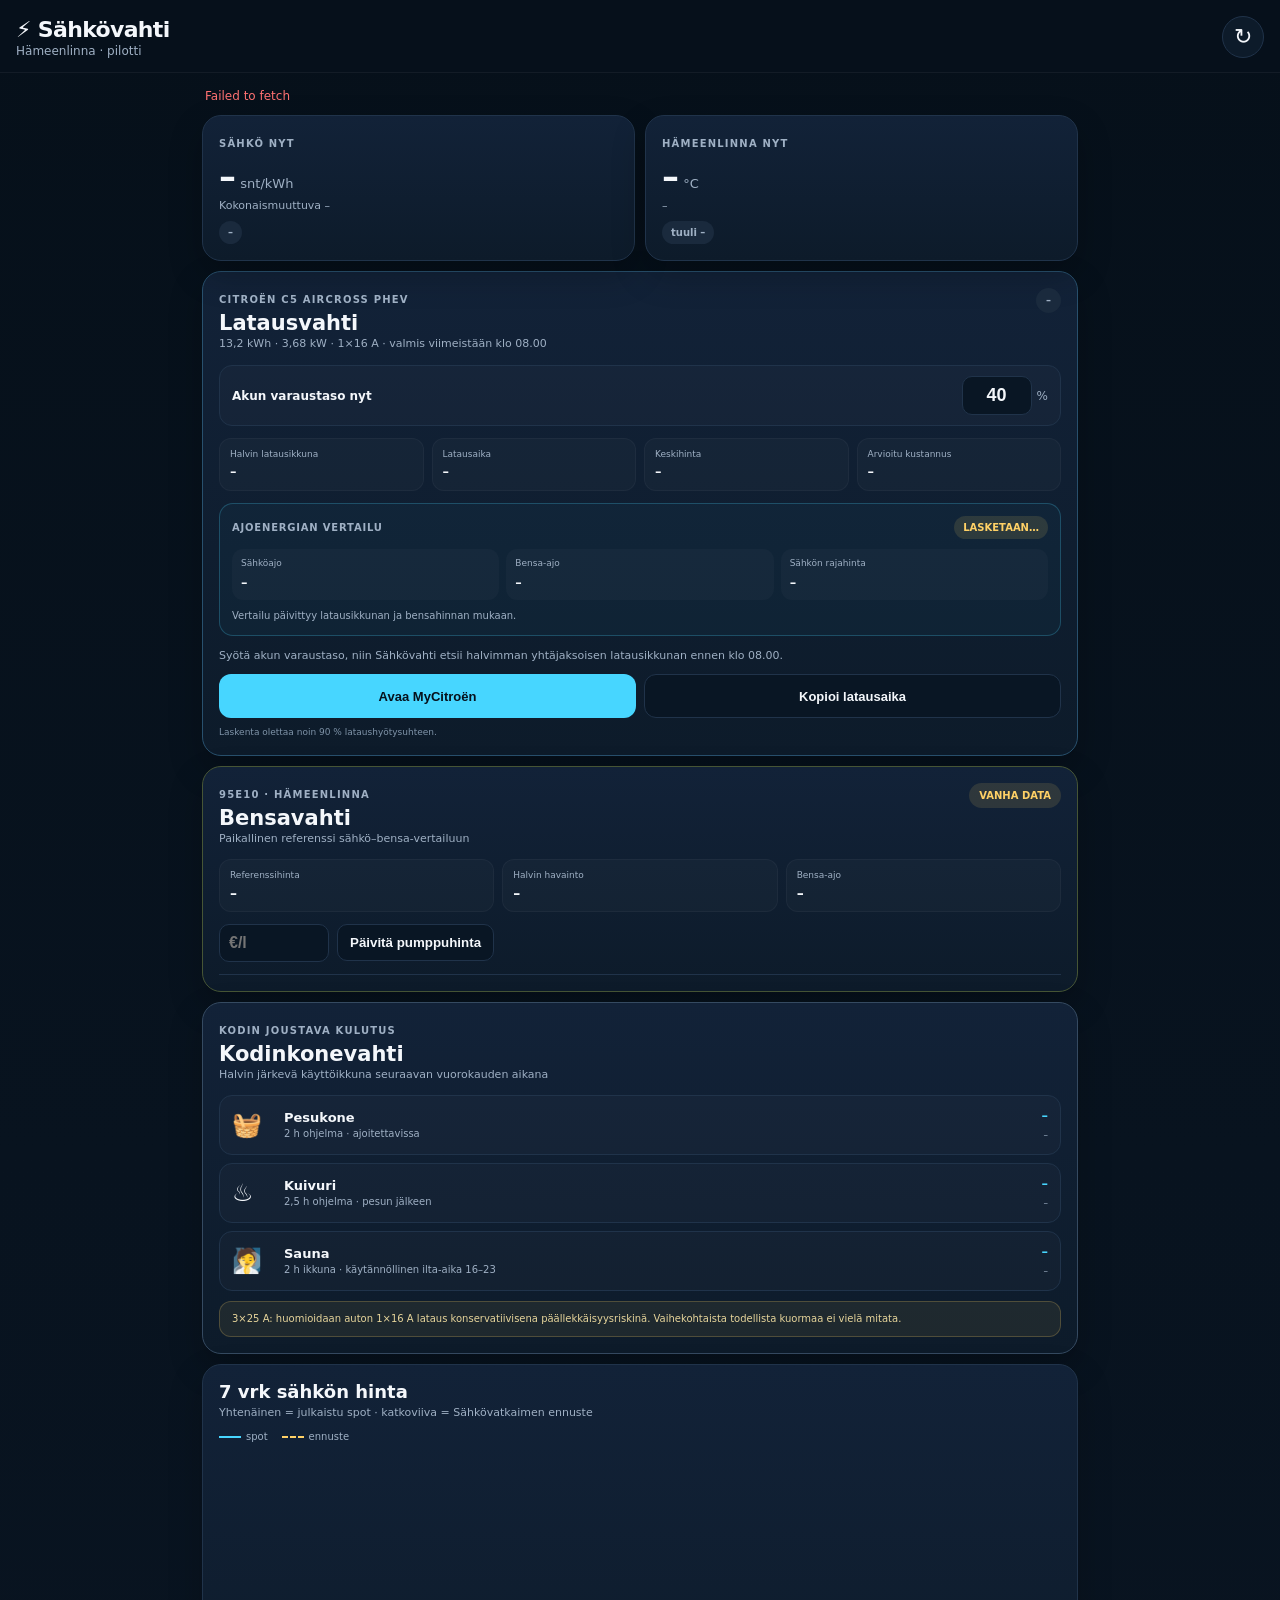
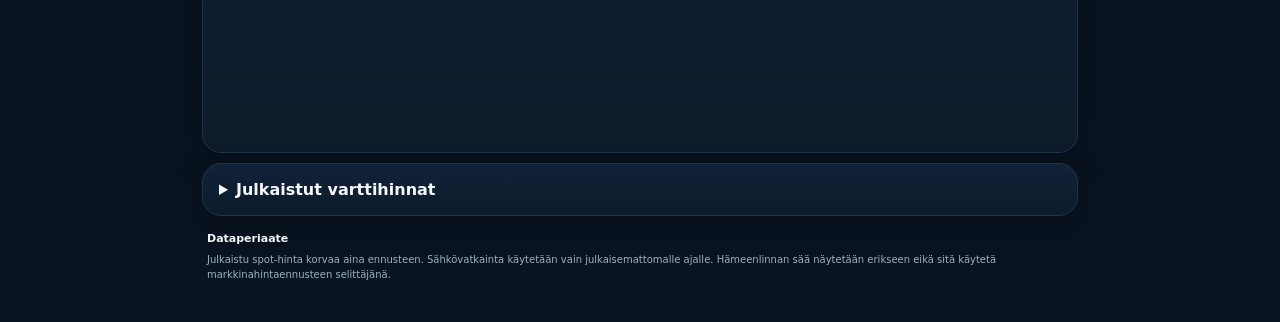
==== commit 0ad50dd4: "Add appliance optimizer and collapse spot table by default" ====
--- a/sahkovahti/index.html
+++ b/sahkovahti/index.html
@@ -1,17 +1,21 @@
 <!doctype html>
-<html lang="fi"><head><meta charset="utf-8"><meta name="viewport" content="width=device-width,initial-scale=1,viewport-fit=cover"><meta name="theme-color" content="#08131f"><title>Sähkövahti</title><link rel="stylesheet" href="styles-v2.css"><style>.fuelpanel{border-color:#465535}.fuelhead{display:flex;justify-content:space-between;gap:12px;align-items:flex-start}.fuelhead h2{margin:4px 0 2px;font-size:21px}.fuelhead p{margin:0;color:var(--muted);font-size:11px}.fuelgrid{display:grid;grid-template-columns:repeat(3,1fr);gap:8px;margin-top:14px}.fuelgrid>div{padding:10px;border-radius:12px;background:rgba(255,255,255,.025);border:1px solid rgba(255,255,255,.035)}.fuelgrid span{display:block;color:var(--muted);font-size:9px;margin-bottom:5px}.fuelgrid strong{display:block;font-size:14px}.fuellist{margin-top:10px;border-top:1px solid var(--line)}.fuelrow{display:flex;justify-content:space-between;gap:10px;padding:8px 2px;border-bottom:1px solid rgba(255,255,255,.05);font-size:11px}.fuelrow small{color:var(--muted)}.fuelinput{display:flex;gap:8px;align-items:center;margin-top:12px}.fuelinput input{width:110px;padding:9px;border-radius:10px;border:1px solid var(--line);background:#091624;color:var(--text);font-size:16px;font-weight:800}.fuelinput button{padding:10px 12px;border-radius:10px;border:1px solid var(--line);background:#091624;color:var(--text);font-weight:800}.drivecompare{margin-top:12px;padding:12px;border:1px solid rgba(71,214,255,.24);border-radius:14px;background:rgba(71,214,255,.035)}.drivecompare-head{display:flex;justify-content:space-between;align-items:center;gap:10px}.drivecompare-head span{font-size:10px;color:var(--muted);font-weight:800;letter-spacing:.08em}.drive-decision{padding:6px 9px;border-radius:999px;font-size:10px;font-weight:900;background:rgba(255,209,102,.12);color:var(--yellow)}.drive-decision.good{background:rgba(85,213,143,.13);color:var(--green)}.drive-decision.bad{background:rgba(255,114,114,.13);color:var(--red)}.drivegrid{display:grid;grid-template-columns:repeat(3,1fr);gap:7px;margin-top:10px}.drivegrid>div{padding:9px;border-radius:11px;background:rgba(255,255,255,.025)}.drivegrid span{display:block;color:var(--muted);font-size:9px;margin-bottom:4px}.drivegrid strong{font-size:13px}.drive-note{margin:9px 0 0;color:var(--muted);font-size:10px;line-height:1.4}@media(max-width:420px){.fuelgrid{grid-template-columns:1fr 1fr}.fuelgrid>div:last-child{grid-column:1/-1}.drivegrid{grid-template-columns:1fr 1fr}.drivegrid>div:last-child{grid-column:1/-1}}</style></head><body>
+<html lang="fi"><head><meta charset="utf-8"><meta name="viewport" content="width=device-width,initial-scale=1,viewport-fit=cover"><meta name="theme-color" content="#08131f"><title>Sähkövahti</title><link rel="stylesheet" href="styles-v2.css"><style>
+.fuelpanel{border-color:#465535}.fuelhead,.homehead{display:flex;justify-content:space-between;gap:12px;align-items:flex-start}.fuelhead h2,.homehead h2{margin:4px 0 2px;font-size:21px}.fuelhead p,.homehead p{margin:0;color:var(--muted);font-size:11px}.fuelgrid{display:grid;grid-template-columns:repeat(3,1fr);gap:8px;margin-top:14px}.fuelgrid>div,.homegrid>div{padding:10px;border-radius:12px;background:rgba(255,255,255,.025);border:1px solid rgba(255,255,255,.035)}.fuelgrid span,.homegrid span{display:block;color:var(--muted);font-size:9px;margin-bottom:5px}.fuelgrid strong,.homegrid strong{display:block;font-size:14px}.fuellist{margin-top:10px;border-top:1px solid var(--line)}.fuelrow{display:flex;justify-content:space-between;gap:10px;padding:8px 2px;border-bottom:1px solid rgba(255,255,255,.05);font-size:11px}.fuelrow small{color:var(--muted)}.fuelinput{display:flex;gap:8px;align-items:center;margin-top:12px}.fuelinput input{width:110px;padding:9px;border-radius:10px;border:1px solid var(--line);background:#091624;color:var(--text);font-size:16px;font-weight:800}.fuelinput button{padding:10px 12px;border-radius:10px;border:1px solid var(--line);background:#091624;color:var(--text);font-weight:800}.drivecompare{margin-top:12px;padding:12px;border:1px solid rgba(71,214,255,.24);border-radius:14px;background:rgba(71,214,255,.035)}.drivecompare-head{display:flex;justify-content:space-between;align-items:center;gap:10px}.drivecompare-head span{font-size:10px;color:var(--muted);font-weight:800;letter-spacing:.08em}.drive-decision{padding:6px 9px;border-radius:999px;font-size:10px;font-weight:900;background:rgba(255,209,102,.12);color:var(--yellow)}.drive-decision.good{background:rgba(85,213,143,.13);color:var(--green)}.drive-decision.bad{background:rgba(255,114,114,.13);color:var(--red)}.drivegrid{display:grid;grid-template-columns:repeat(3,1fr);gap:7px;margin-top:10px}.drivegrid>div{padding:9px;border-radius:11px;background:rgba(255,255,255,.025)}.drivegrid span{display:block;color:var(--muted);font-size:9px;margin-bottom:4px}.drivegrid strong{font-size:13px}.drive-note{margin:9px 0 0;color:var(--muted);font-size:10px;line-height:1.4}
+.homepanel{border-color:#354a61}.appliances{display:grid;gap:8px;margin-top:14px}.appliance{display:grid;grid-template-columns:42px 1fr auto;gap:10px;align-items:center;padding:12px;border:1px solid var(--line);border-radius:13px;background:rgba(255,255,255,.02)}.appliance .ico{font-size:24px}.appliance h3{margin:0;font-size:13px}.appliance p{margin:3px 0 0;color:var(--muted);font-size:10px}.appliance .right{text-align:right}.appliance .right strong{display:block;font-size:13px;color:var(--cyan)}.appliance .right small{font-size:9px;color:var(--muted)}.loadnote{margin-top:10px;padding:10px 12px;border-radius:12px;background:rgba(255,209,102,.07);border:1px solid rgba(255,209,102,.22);font-size:10px;line-height:1.45;color:#e7d59b}
+@media(max-width:420px){.fuelgrid{grid-template-columns:1fr 1fr}.fuelgrid>div:last-child{grid-column:1/-1}.drivegrid{grid-template-columns:1fr 1fr}.drivegrid>div:last-child{grid-column:1/-1}.appliance{grid-template-columns:34px 1fr auto;padding:10px}.appliance .ico{font-size:21px}}
+</style></head><body>
 <header class="topbar"><div><h1>⚡ Sähkövahti</h1><p>Hämeenlinna · pilotti</p></div><button id="refresh" aria-label="Päivitä">↻</button></header><main><div id="status" class="status">Haetaan tietoja…</div>
 <section class="hero"><article class="card"><span class="kicker">SÄHKÖ NYT</span><div class="big"><span id="spotNow">–</span><small>snt/kWh</small></div><div id="totalNow" class="sub">Kokonaismuuttuva –</div><span id="priceBand" class="badge">–</span></article><article class="card"><span class="kicker">HÄMEENLINNA NYT</span><div class="big"><span id="tempNow">–</span><small>°C</small></div><div id="weatherNow" class="sub">–</div><span id="windNow" class="badge">tuuli –</span></article></section>
-<section class="panel carpanel"><div class="car-title"><div><span class="kicker">CITROËN C5 AIRCROSS PHEV</span><h2>Latausvahti</h2><p>13,2 kWh · 3,68 kW · 1×16 A · valmis viimeistään klo 08.00</p></div><span id="chargeState" class="charge-state">–</span></div><div class="socrow"><label for="soc">Akun varaustaso nyt</label><div class="socinput"><input id="soc" type="number" min="0" max="100" step="1" inputmode="numeric" value="40"><span>%</span></div></div><div class="chargegrid"><div><span>Halvin latausikkuna</span><strong id="chargeWindow">–</strong></div><div><span>Latausaika</span><strong id="chargeDuration">–</strong></div><div><span>Keskihinta</span><strong id="chargeAvg">–</strong></div><div><span>Arvioitu kustannus</span><strong id="chargeCost">–</strong></div></div>
-<div class="drivecompare"><div class="drivecompare-head"><span>AJOENERGIAN VERTAILU</span><b id="driveDecision" class="drive-decision">LASKETAAN…</b></div><div class="drivegrid"><div><span>Sähköajo</span><strong id="electric100">–</strong></div><div><span>Bensa-ajo</span><strong id="gas100car">–</strong></div><div><span>Sähkön rajahinta</span><strong id="breakEven">–</strong></div></div><p id="driveNote" class="drive-note">Vertailu päivittyy latausikkunan ja bensahinnan mukaan.</p></div>
-<p id="chargeExplain" class="charge-explain">Syötä akun varaustaso, niin Sähkövahti etsii halvimman yhtäjaksoisen latausikkunan ennen klo 08.00.</p><div class="carbuttons"><button id="openCitroen" class="primary">Avaa MyCitroën</button><button id="copyCharge" class="secondary">Kopioi latausaika</button></div><p class="micro">Laskenta olettaa noin 90 % lataushyötysuhteen. Jos virallinen spot on käytettävissä, sitä käytetään aina; muuten ikkuna merkitään ennusteeksi.</p></section>
+<section class="panel carpanel"><div class="car-title"><div><span class="kicker">CITROËN C5 AIRCROSS PHEV</span><h2>Latausvahti</h2><p>13,2 kWh · 3,68 kW · 1×16 A · valmis viimeistään klo 08.00</p></div><span id="chargeState" class="charge-state">–</span></div><div class="socrow"><label for="soc">Akun varaustaso nyt</label><div class="socinput"><input id="soc" type="number" min="0" max="100" step="1" inputmode="numeric" value="40"><span>%</span></div></div><div class="chargegrid"><div><span>Halvin latausikkuna</span><strong id="chargeWindow">–</strong></div><div><span>Latausaika</span><strong id="chargeDuration">–</strong></div><div><span>Keskihinta</span><strong id="chargeAvg">–</strong></div><div><span>Arvioitu kustannus</span><strong id="chargeCost">–</strong></div></div><div class="drivecompare"><div class="drivecompare-head"><span>AJOENERGIAN VERTAILU</span><b id="driveDecision" class="drive-decision">LASKETAAN…</b></div><div class="drivegrid"><div><span>Sähköajo</span><strong id="electric100">–</strong></div><div><span>Bensa-ajo</span><strong id="gas100car">–</strong></div><div><span>Sähkön rajahinta</span><strong id="breakEven">–</strong></div></div><p id="driveNote" class="drive-note">Vertailu päivittyy latausikkunan ja bensahinnan mukaan.</p></div><p id="chargeExplain" class="charge-explain">Syötä akun varaustaso, niin Sähkövahti etsii halvimman yhtäjaksoisen latausikkunan ennen klo 08.00.</p><div class="carbuttons"><button id="openCitroen" class="primary">Avaa MyCitroën</button><button id="copyCharge" class="secondary">Kopioi latausaika</button></div><p class="micro">Laskenta olettaa noin 90 % lataushyötysuhteen.</p></section>
 <section class="panel fuelpanel"><div class="fuelhead"><div><span class="kicker">95E10 · HÄMEENLINNA</span><h2>Bensavahti</h2><p>Paikallinen referenssi sähkö–bensa-vertailuun</p></div><span id="fuelQuality" class="charge-state warn">VANHA DATA</span></div><div class="fuelgrid"><div><span>Referenssihinta</span><strong id="fuelRef">–</strong></div><div><span>Halvin havainto</span><strong id="fuelMin">–</strong></div><div><span>Bensa-ajo</span><strong id="fuel100">–</strong></div></div><div class="fuelinput"><input id="fuelManual" type="number" min="1" max="4" step="0.001" inputmode="decimal" placeholder="€/l"><button id="saveFuel">Päivitä pumppuhinta</button></div><p id="fuelNote" class="charge-explain"></p><div id="fuelList" class="fuellist"></div></section>
+<section class="panel homepanel"><div class="homehead"><div><span class="kicker">KODIN JOUSTAVA KULUTUS</span><h2>Kodinkonevahti</h2><p>Halvin järkevä käyttöikkuna seuraavan vuorokauden aikana</p></div></div><div class="appliances"><div class="appliance"><div class="ico">🧺</div><div><h3>Pesukone</h3><p>2 h ohjelma · ajoitettavissa</p></div><div class="right"><strong id="washWindow">–</strong><small id="washPrice">–</small></div></div><div class="appliance"><div class="ico">♨️</div><div><h3>Kuivuri</h3><p>2,5 h ohjelma · pesun jälkeen</p></div><div class="right"><strong id="dryWindow">–</strong><small id="dryPrice">–</small></div></div><div class="appliance"><div class="ico">🧖</div><div><h3>Sauna</h3><p>2 h ikkuna · käytännöllinen ilta-aika 16–23</p></div><div class="right"><strong id="saunaWindow">–</strong><small id="saunaPrice">–</small></div></div></div><div id="loadNote" class="loadnote">3×25 A: huomioidaan auton 1×16 A lataus konservatiivisena päällekkäisyysriskinä. Vaihekohtaista todellista kuormaa ei vielä mitata.</div></section>
 <section class="panel"><div class="panelhead"><div><h2>7 vrk sähkön hinta</h2><p>Yhtenäinen = julkaistu spot · katkoviiva = Sähkövatkaimen ennuste</p></div></div><div class="legend"><span><i class="solid"></i>spot</span><span><i class="dash"></i>ennuste</span></div><div class="chartbox"><svg id="chart" viewBox="0 0 760 330" preserveAspectRatio="none"></svg></div><div id="dayCards" class="daycards"></div></section>
-<section class="panel"><details open><summary>Julkaistut varttihinnat</summary><p id="spotMeta" class="muted">–</p><div class="tablewrap"><table><thead><tr><th>Aika</th><th>Spot</th><th>Siirto + marg.</th><th>Yhteensä</th></tr></thead><tbody id="spotRows"></tbody></table></div></details></section><section class="note"><strong>Dataperiaate</strong><p>Julkaistu spot-hinta korvaa aina ennusteen. Sähkövatkainta käytetään vain julkaisemattomalle ajalle. Hämeenlinnan sää näytetään erikseen eikä sitä käytetä markkinahintaennusteen selittäjänä.</p></section></main>
+<section class="panel"><details><summary>Julkaistut varttihinnat</summary><p id="spotMeta" class="muted">–</p><div class="tablewrap"><table><thead><tr><th>Aika</th><th>Spot</th><th>Siirto + marg.</th><th>Yhteensä</th></tr></thead><tbody id="spotRows"></tbody></table></div></details></section><section class="note"><strong>Dataperiaate</strong><p>Julkaistu spot-hinta korvaa aina ennusteen. Sähkövatkainta käytetään vain julkaisemattomalle ajalle. Hämeenlinnan sää näytetään erikseen eikä sitä käytetä markkinahintaennusteen selittäjänä.</p></section></main>
 <script src="fuel-v1.js"></script><script src="app-v2.js"></script><script>
 const DRIVE={electricKwh100:18,gasL100:7,chargeEff:.90};
 function numText(id){const s=$(id)?.textContent||'';const m=s.replace(',','.').match(/-?\d+(?:\.\d+)?/);return m?Number(m[0]):NaN}
-function renderDriveComparison(){const fuel=numText('fuelRef'),avg=numText('chargeAvg'),stateText=$('chargeState')?.textContent||'';const gas=Number.isFinite(fuel)&&fuel>=1?fuel*DRIVE.gasL100:NaN;const gridKwh100=DRIVE.electricKwh100/DRIVE.chargeEff;const elec=Number.isFinite(avg)?avg*gridKwh100/100:NaN;const breakEven=Number.isFinite(gas)?gas/gridKwh100*100:NaN;$('electric100').textContent=Number.isFinite(elec)?elec.toFixed(2).replace('.',',')+' €/100 km':'–';$('gas100car').textContent=Number.isFinite(gas)?gas.toFixed(2).replace('.',',')+' €/100 km':'–';$('breakEven').textContent=Number.isFinite(breakEven)?breakEven.toFixed(1).replace('.',',')+' snt/kWh':'–';let decision='LASKETAAN…',cl='',note='Vertailu päivittyy latausikkunan ja bensahinnan mukaan.';if(Number.isFinite(elec)&&Number.isFinite(gas)){if(elec>gas){decision='AJA BENSALLA';cl='bad';note=`Halvimman latausikkunan sähkö maksaa arviolta ${elec.toFixed(2).replace('.',',')} €/100 km, mikä ylittää bensa-ajon ${gas.toFixed(2).replace('.',',')} €/100 km.`}else if(stateText==='LATAA'){decision='LATAA NYT';cl='good';note=`Sähkö on selvästi bensaa edullisempi ja optimaalinen latausikkuna on käynnissä. Arvioitu etu ${(gas-elec).toFixed(2).replace('.',',')} €/100 km.`}else{decision='ODOTA JA LATAA';cl='';note=`Sähkö on selvästi bensaa edullisempi. Odota optimaaliseen latausikkunaan; arvioitu etu ${(gas-elec).toFixed(2).replace('.',',')} €/100 km.`}}$('driveDecision').textContent=decision;$('driveDecision').className='drive-decision '+cl;$('driveNote').textContent=note}
-function renderFuel(){const f=window.SAHKOVAHTI_FUEL||{},raw=localStorage.getItem('sahkovahti_fuel'),manual=raw===null?NaN:Number(raw),validManual=Number.isFinite(manual)&&manual>=1&&manual<=4,arr=(f.local||[]).map(x=>x.price).filter(Number.isFinite).sort((a,b)=>a-b),median=arr.length?arr[Math.floor(arr.length/2)]:f.fallback,ref=validManual?manual:median;if(raw!==null&&!validManual)localStorage.removeItem('sahkovahti_fuel');$('fuelRef').textContent=Number.isFinite(ref)?ref.toFixed(3).replace('.',',')+' €/l':'–';$('fuelMin').textContent=arr.length?Math.min(...arr).toFixed(3).replace('.',',')+' €/l':'–';$('fuel100').textContent=Number.isFinite(ref)?(ref*(f.consumption||7)).toFixed(2).replace('.',',')+' €/100 km':'–';$('fuelNote').textContent=validManual?'Käytössä itse päivittämäsi pumppuhinta. Paikalliset automaattihavainnot näytetään vertailuna.':'Automaattinen paikallinen data on tällä hetkellä liian vanhaa päätöksentekoon. Referenssi on havaintojen mediaani; voit syöttää tuoreen pumppuhinnan yllä.';$('fuelQuality').textContent=validManual?'OMA HINTA':'VANHA DATA';$('fuelQuality').className='charge-state '+(validManual?'good':'warn');$('fuelList').innerHTML=(f.local||[]).slice(0,5).map(x=>'<div class="fuelrow"><span>'+x.station+' <small>'+x.date+'</small></span><strong>'+x.price.toFixed(3).replace('.',',')+' €/l</strong></div>').join('');renderDriveComparison()}
-document.addEventListener('DOMContentLoaded',()=>{renderFuel();$('saveFuel').addEventListener('click',()=>{const v=Number(String($('fuelManual').value).replace(',','.'));if(v>=1&&v<=4){localStorage.setItem('sahkovahti_fuel',String(v));$('fuelManual').value='';renderFuel()}});['chargeAvg','chargeState','chargeWindow'].forEach(id=>{const el=$(id);if(el)new MutationObserver(renderDriveComparison).observe(el,{childList:true,subtree:true,characterData:true})});setTimeout(renderDriveComparison,1200)});
-</script></body></html>+function validStoredFuel(){const raw=localStorage.getItem('sahkovahti_fuel');if(raw===null||raw.trim()==='')return NaN;const v=Number(raw);return Number.isFinite(v)&&v>=1&&v<=4?v:NaN}
+function renderDriveComparison(){const fuel=numText('fuelRef'),avg=numText('chargeAvg'),st=$('chargeState')?.textContent||'',gas=Number.isFinite(fuel)?fuel*7:NaN,grid=18/.90,elec=Number.isFinite(avg)?avg*grid/100:NaN,be=Number.isFinite(gas)?gas/grid*100:NaN;$('electric100').textContent=Number.isFinite(elec)?elec.toFixed(2).replace('.',',')+' €/100 km':'–';$('gas100car').textContent=Number.isFinite(gas)?gas.toFixed(2).replace('.',',')+' €/100 km':'–';$('breakEven').textContent=Number.isFinite(be)?be.toFixed(1).replace('.',',')+' snt/kWh':'–';let d='LASKETAAN…',cl='',n='Vertailu päivittyy latausikkunan ja bensahinnan mukaan.';if(Number.isFinite(elec)&&Number.isFinite(gas)){if(elec>gas){d='AJA BENSALLA';cl='bad';n=`Sähkö ${elec.toFixed(2).replace('.',',')} €/100 km vs. bensa ${gas.toFixed(2).replace('.',',')} €/100 km.`}else if(st==='LATAA'){d='LATAA NYT';cl='good';n=`Optimaalinen ikkuna on käynnissä. Sähkön etu ${(gas-elec).toFixed(2).replace('.',',')} €/100 km.`}else{d='ODOTA JA LATAA';n=`Sähkö on bensaa edullisempi; arvioitu etu ${(gas-elec).toFixed(2).replace('.',',')} €/100 km.`}}$('driveDecision').textContent=d;$('driveDecision').className='drive-decision '+cl;$('driveNote').textContent=n}
+function renderFuel(){const f=window.SAHKOVAHTI_FUEL||{},manual=validStoredFuel(),arr=(f.local||[]).map(x=>x.price).filter(Number.isFinite).sort((a,b)=>a-b),median=arr.length?arr[Math.floor(arr.length/2)]:(f.fallback||2.10),ref=Number.isFinite(manual)?manual:median;$('fuelRef').textContent=ref.toFixed(3).replace('.',',')+' €/l';$('fuelMin').textContent=arr.length?Math.min(...arr).toFixed(3).replace('.',',')+' €/l':'–';$('fuel100').textContent=(ref*7).toFixed(2).replace('.',',')+' €/100 km';$('fuelNote').textContent=Number.isFinite(manual)?'Käytössä itse päivittämäsi pumppuhinta.':'Automaattinen paikallinen data on vanhaa; referenssinä havaintojen mediaani.';$('fuelQuality').textContent=Number.isFinite(manual)?'OMA HINTA':'VANHA DATA';$('fuelQuality').className='charge-state '+(Number.isFinite(manual)?'good':'warn');$('fuelList').innerHTML=(f.local||[]).slice(0,5).map(x=>'<div class="fuelrow"><span>'+x.station+' <small>'+x.date+'</small></span><strong>'+x.price.toFixed(3).replace('.',',')+' €/l</strong></div>').join('');renderDriveComparison()}
+function parseChargeWindow(){const s=$('chargeWindow')?.textContent||'';const m=s.match(/(\d{2})\.(\d{2})[–-](\d{2})\.(\d{2})/);if(!m)return null;return {sh:+m[1],sm:+m[2],eh:+m[3],em:+m[4]}}
+function applianceSlots(){if(typeof officialPrices!=='function'||typeof total!=='function')return[];const now=new Date(),start=new Date(Math.ceil(now.getTime()/900000)*900000),end=new Date(now.getTime()+30*3600e3),official=new Map(officialPrices().map(p=>[quarterKey(p.date),p.spot])),forecast=new Map(state
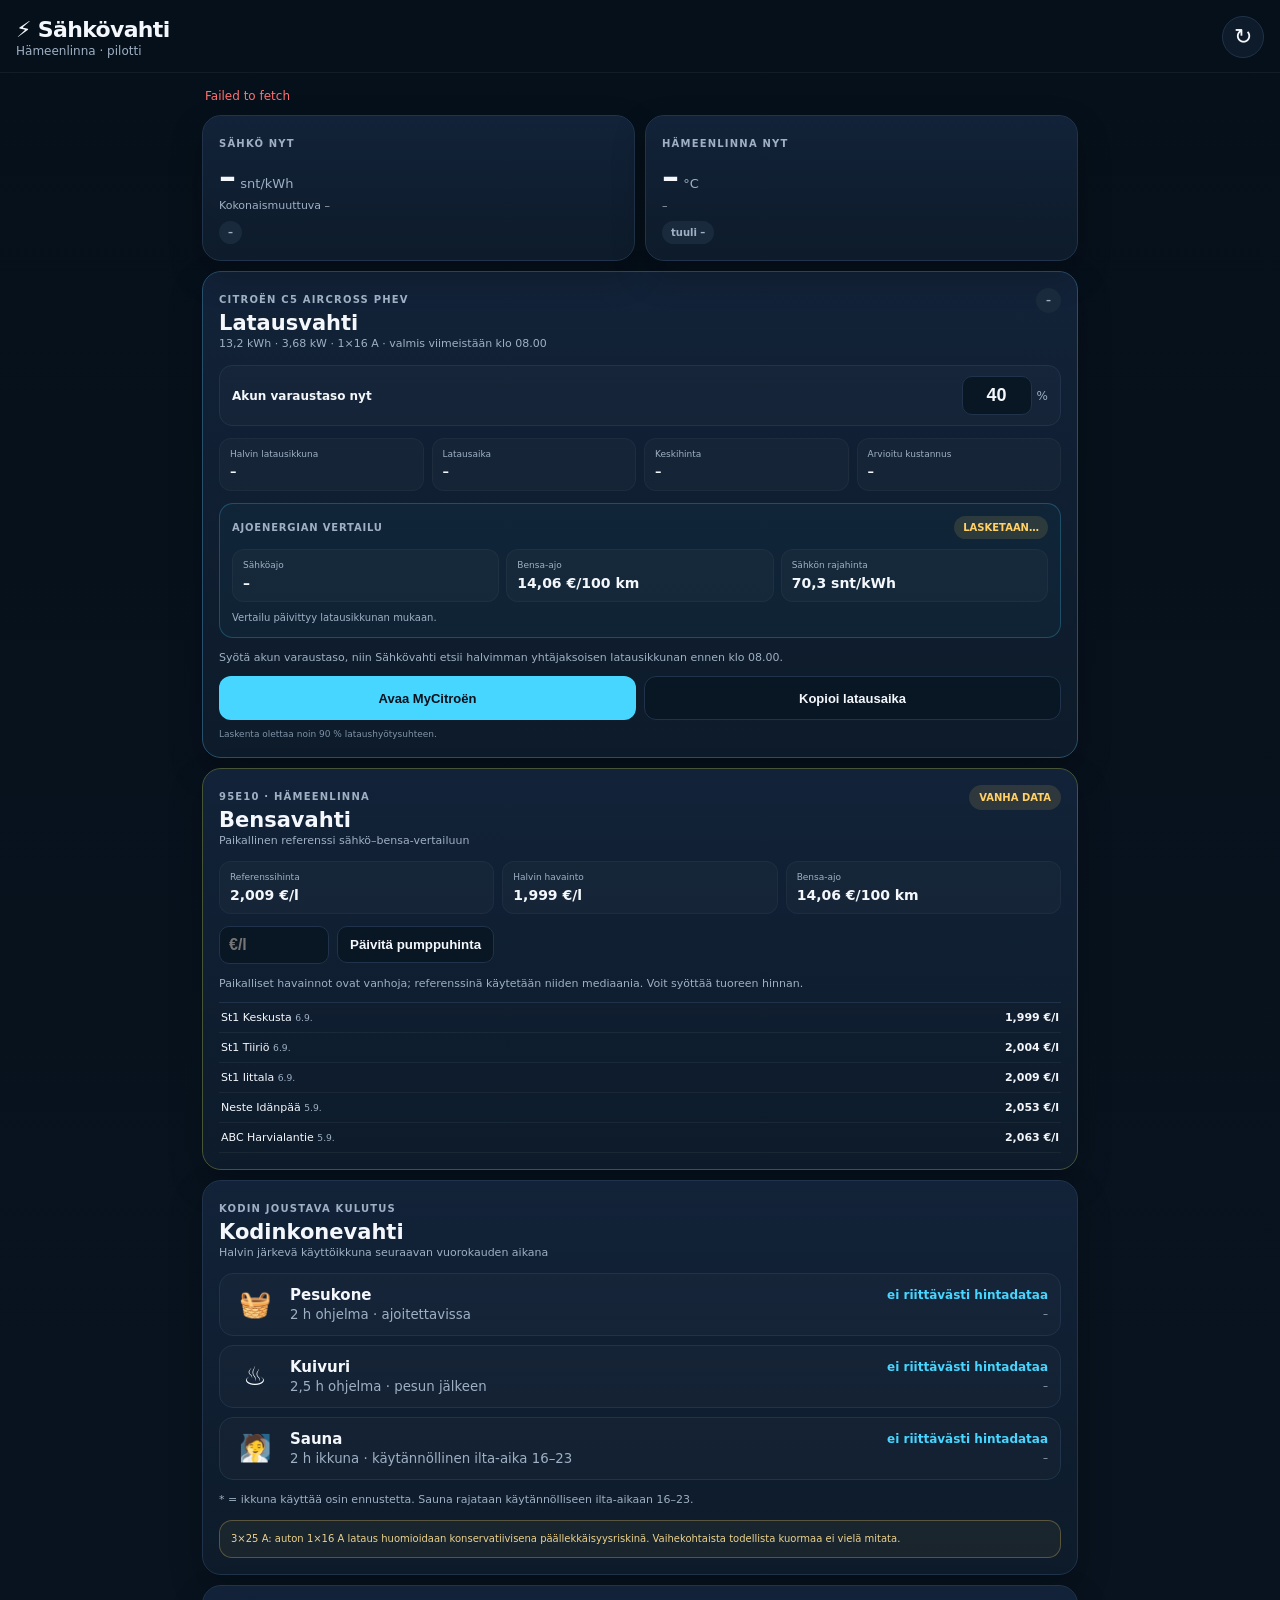
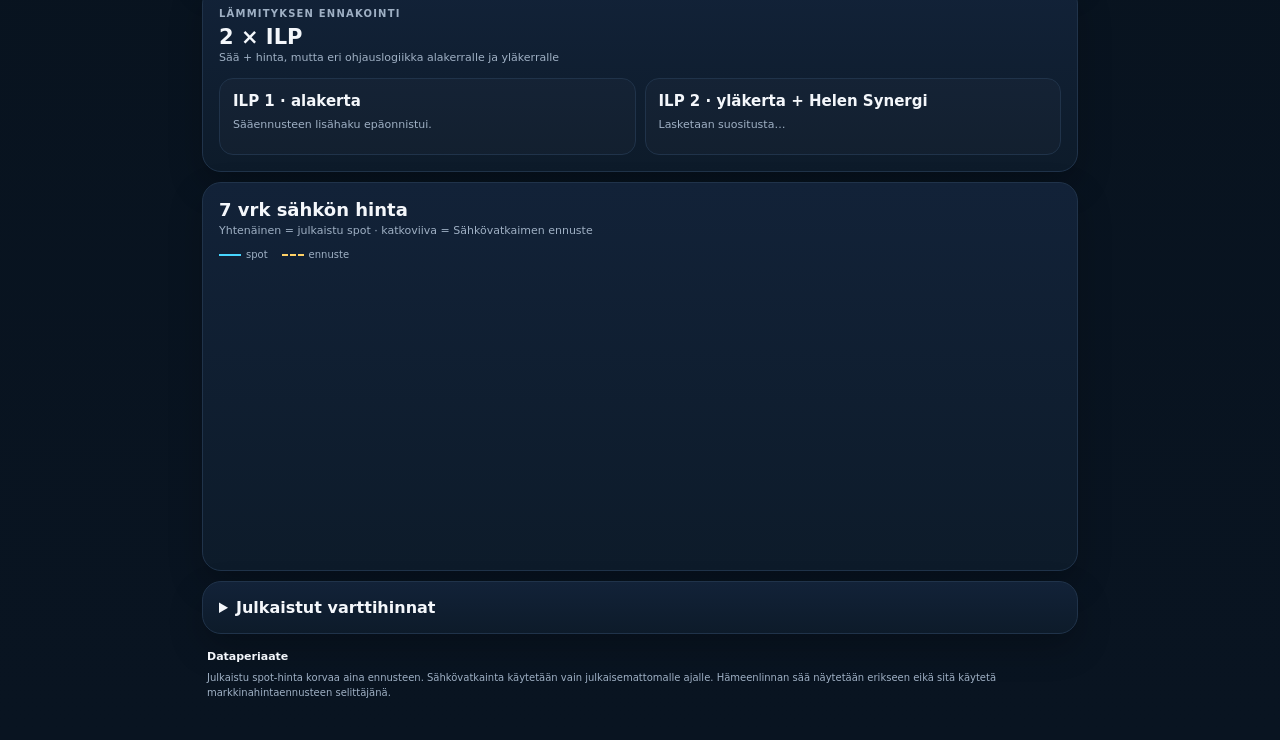
==== commit a27d62fd: "Fix extra panels and add ILP recommendations" ====
--- a/sahkovahti/index.html
+++ b/sahkovahti/index.html
@@ -1,21 +1,12 @@
-<!doctype html>
-<html lang="fi"><head><meta charset="utf-8"><meta name="viewport" content="width=device-width,initial-scale=1,viewport-fit=cover"><meta name="theme-color" content="#08131f"><title>Sähkövahti</title><link rel="stylesheet" href="styles-v2.css"><style>
-.fuelpanel{border-color:#465535}.fuelhead,.homehead{display:flex;justify-content:space-between;gap:12px;align-items:flex-start}.fuelhead h2,.homehead h2{margin:4px 0 2px;font-size:21px}.fuelhead p,.homehead p{margin:0;color:var(--muted);font-size:11px}.fuelgrid{display:grid;grid-template-columns:repeat(3,1fr);gap:8px;margin-top:14px}.fuelgrid>div,.homegrid>div{padding:10px;border-radius:12px;background:rgba(255,255,255,.025);border:1px solid rgba(255,255,255,.035)}.fuelgrid span,.homegrid span{display:block;color:var(--muted);font-size:9px;margin-bottom:5px}.fuelgrid strong,.homegrid strong{display:block;font-size:14px}.fuellist{margin-top:10px;border-top:1px solid var(--line)}.fuelrow{display:flex;justify-content:space-between;gap:10px;padding:8px 2px;border-bottom:1px solid rgba(255,255,255,.05);font-size:11px}.fuelrow small{color:var(--muted)}.fuelinput{display:flex;gap:8px;align-items:center;margin-top:12px}.fuelinput input{width:110px;padding:9px;border-radius:10px;border:1px solid var(--line);background:#091624;color:var(--text);font-size:16px;font-weight:800}.fuelinput button{padding:10px 12px;border-radius:10px;border:1px solid var(--line);background:#091624;color:var(--text);font-weight:800}.drivecompare{margin-top:12px;padding:12px;border:1px solid rgba(71,214,255,.24);border-radius:14px;background:rgba(71,214,255,.035)}.drivecompare-head{display:flex;justify-content:space-between;align-items:center;gap:10px}.drivecompare-head span{font-size:10px;color:var(--muted);font-weight:800;letter-spacing:.08em}.drive-decision{padding:6px 9px;border-radius:999px;font-size:10px;font-weight:900;background:rgba(255,209,102,.12);color:var(--yellow)}.drive-decision.good{background:rgba(85,213,143,.13);color:var(--green)}.drive-decision.bad{background:rgba(255,114,114,.13);color:var(--red)}.drivegrid{display:grid;grid-template-columns:repeat(3,1fr);gap:7px;margin-top:10px}.drivegrid>div{padding:9px;border-radius:11px;background:rgba(255,255,255,.025)}.drivegrid span{display:block;color:var(--muted);font-size:9px;margin-bottom:4px}.drivegrid strong{font-size:13px}.drive-note{margin:9px 0 0;color:var(--muted);font-size:10px;line-height:1.4}
-.homepanel{border-color:#354a61}.appliances{display:grid;gap:8px;margin-top:14px}.appliance{display:grid;grid-template-columns:42px 1fr auto;gap:10px;align-items:center;padding:12px;border:1px solid var(--line);border-radius:13px;background:rgba(255,255,255,.02)}.appliance .ico{font-size:24px}.appliance h3{margin:0;font-size:13px}.appliance p{margin:3px 0 0;color:var(--muted);font-size:10px}.appliance .right{text-align:right}.appliance .right strong{display:block;font-size:13px;color:var(--cyan)}.appliance .right small{font-size:9px;color:var(--muted)}.loadnote{margin-top:10px;padding:10px 12px;border-radius:12px;background:rgba(255,209,102,.07);border:1px solid rgba(255,209,102,.22);font-size:10px;line-height:1.45;color:#e7d59b}
-@media(max-width:420px){.fuelgrid{grid-template-columns:1fr 1fr}.fuelgrid>div:last-child{grid-column:1/-1}.drivegrid{grid-template-columns:1fr 1fr}.drivegrid>div:last-child{grid-column:1/-1}.appliance{grid-template-columns:34px 1fr auto;padding:10px}.appliance .ico{font-size:21px}}
+<!doctype html><html lang="fi"><head><meta charset="utf-8"><meta name="viewport" content="width=device-width,initial-scale=1,viewport-fit=cover"><meta name="theme-color" content="#08131f"><title>Sähkövahti</title><link rel="stylesheet" href="styles-v2.css"><style>
+.fuelpanel{border-color:#465535}.fuelhead,.flexhead{display:flex;justify-content:space-between;gap:12px;align-items:flex-start}.fuelhead h2,.flexhead h2{margin:4px 0 2px;font-size:21px}.fuelhead p,.flexhead p{margin:0;color:var(--muted);font-size:11px}.fuelgrid{display:grid;grid-template-columns:repeat(3,1fr);gap:8px;margin-top:14px}.fuelgrid>div,.drivegrid>div{padding:10px;border-radius:12px;background:rgba(255,255,255,.025);border:1px solid rgba(255,255,255,.035)}.fuelgrid span,.drivegrid span{display:block;color:var(--muted);font-size:9px;margin-bottom:5px}.fuelgrid strong,.drivegrid strong{display:block;font-size:14px}.fuellist{margin-top:10px;border-top:1px solid var(--line)}.fuelrow{display:flex;justify-content:space-between;gap:10px;padding:8px 2px;border-bottom:1px solid rgba(255,255,255,.05);font-size:11px}.fuelrow small{color:var(--muted)}.fuelinput{display:flex;gap:8px;align-items:center;margin-top:12px}.fuelinput input{width:110px;padding:9px;border-radius:10px;border:1px solid var(--line);background:#091624;color:var(--text);font-size:16px;font-weight:800}.fuelinput button{padding:10px 12px;border-radius:10px;border:1px solid var(--line);background:#091624;color:var(--text);font-weight:800}.drivecompare{margin-top:12px;padding:12px;border:1px solid rgba(71,214,255,.24);border-radius:14px;background:rgba(71,214,255,.035)}.drivecompare-head{display:flex;justify-content:space-between;align-items:center;gap:10px}.drivecompare-head span{font-size:10px;color:var(--muted);font-weight:800;letter-spacing:.08em}.drive-decision{padding:6px 9px;border-radius:999px;font-size:10px;font-weight:900;background:rgba(255,209,102,.12);color:var(--yellow)}.drive-decision.good{background:rgba(85,213,143,.13);color:var(--green)}.drive-decision.bad{background:rgba(255,114,114,.13);color:var(--red)}.drivegrid{display:grid;grid-template-columns:repeat(3,1fr);gap:7px;margin-top:10px}.drive-note{margin:9px 0 0;color:var(--muted);font-size:10px;line-height:1.4}.applist{display:grid;gap:9px;margin-top:14px}.appitem{display:grid;grid-template-columns:46px 1fr auto;align-items:center;gap:12px;padding:12px;border:1px solid var(--line);border-radius:14px;background:rgba(255,255,255,.02)}.appicon{font-size:26px;text-align:center}.appitem strong{display:block;font-size:15px}.appitem small{color:var(--muted)}.apptime{text-align:right}.apptime b{display:block;color:var(--cyan);font-size:12px}.apptime span{font-size:10px;color:var(--muted)}.loadwarn{margin-top:12px;padding:11px;border:1px solid rgba(255,209,102,.28);border-radius:13px;color:#ecd28c;background:rgba(255,209,102,.05);font-size:10px;line-height:1.45}.ilpgrid{display:grid;grid-template-columns:1fr 1fr;gap:9px;margin-top:14px}.ilpcard{padding:13px;border:1px solid var(--line);border-radius:14px;background:rgba(255,255,255,.02)}.ilpcard h3{margin:0 0 7px;font-size:15px}.ilpcard p{margin:0;color:var(--muted);font-size:11px;line-height:1.45}.ilpcard small{display:block;margin-top:8px;color:#7f93a8;font-size:9px}@media(max-width:420px){.fuelgrid,.drivegrid,.ilpgrid{grid-template-columns:1fr 1fr}.fuelgrid>div:last-child,.drivegrid>div:last-child{grid-column:1/-1}.ilpgrid{grid-template-columns:1fr}.appitem{grid-template-columns:40px 1fr}.apptime{grid-column:2;text-align:left}}
 </style></head><body>
 <header class="topbar"><div><h1>⚡ Sähkövahti</h1><p>Hämeenlinna · pilotti</p></div><button id="refresh" aria-label="Päivitä">↻</button></header><main><div id="status" class="status">Haetaan tietoja…</div>
 <section class="hero"><article class="card"><span class="kicker">SÄHKÖ NYT</span><div class="big"><span id="spotNow">–</span><small>snt/kWh</small></div><div id="totalNow" class="sub">Kokonaismuuttuva –</div><span id="priceBand" class="badge">–</span></article><article class="card"><span class="kicker">HÄMEENLINNA NYT</span><div class="big"><span id="tempNow">–</span><small>°C</small></div><div id="weatherNow" class="sub">–</div><span id="windNow" class="badge">tuuli –</span></article></section>
 <section class="panel carpanel"><div class="car-title"><div><span class="kicker">CITROËN C5 AIRCROSS PHEV</span><h2>Latausvahti</h2><p>13,2 kWh · 3,68 kW · 1×16 A · valmis viimeistään klo 08.00</p></div><span id="chargeState" class="charge-state">–</span></div><div class="socrow"><label for="soc">Akun varaustaso nyt</label><div class="socinput"><input id="soc" type="number" min="0" max="100" step="1" inputmode="numeric" value="40"><span>%</span></div></div><div class="chargegrid"><div><span>Halvin latausikkuna</span><strong id="chargeWindow">–</strong></div><div><span>Latausaika</span><strong id="chargeDuration">–</strong></div><div><span>Keskihinta</span><strong id="chargeAvg">–</strong></div><div><span>Arvioitu kustannus</span><strong id="chargeCost">–</strong></div></div><div class="drivecompare"><div class="drivecompare-head"><span>AJOENERGIAN VERTAILU</span><b id="driveDecision" class="drive-decision">LASKETAAN…</b></div><div class="drivegrid"><div><span>Sähköajo</span><strong id="electric100">–</strong></div><div><span>Bensa-ajo</span><strong id="gas100car">–</strong></div><div><span>Sähkön rajahinta</span><strong id="breakEven">–</strong></div></div><p id="driveNote" class="drive-note">Vertailu päivittyy latausikkunan ja bensahinnan mukaan.</p></div><p id="chargeExplain" class="charge-explain">Syötä akun varaustaso, niin Sähkövahti etsii halvimman yhtäjaksoisen latausikkunan ennen klo 08.00.</p><div class="carbuttons"><button id="openCitroen" class="primary">Avaa MyCitroën</button><button id="copyCharge" class="secondary">Kopioi latausaika</button></div><p class="micro">Laskenta olettaa noin 90 % lataushyötysuhteen.</p></section>
 <section class="panel fuelpanel"><div class="fuelhead"><div><span class="kicker">95E10 · HÄMEENLINNA</span><h2>Bensavahti</h2><p>Paikallinen referenssi sähkö–bensa-vertailuun</p></div><span id="fuelQuality" class="charge-state warn">VANHA DATA</span></div><div class="fuelgrid"><div><span>Referenssihinta</span><strong id="fuelRef">–</strong></div><div><span>Halvin havainto</span><strong id="fuelMin">–</strong></div><div><span>Bensa-ajo</span><strong id="fuel100">–</strong></div></div><div class="fuelinput"><input id="fuelManual" type="number" min="1" max="4" step="0.001" inputmode="decimal" placeholder="€/l"><button id="saveFuel">Päivitä pumppuhinta</button></div><p id="fuelNote" class="charge-explain"></p><div id="fuelList" class="fuellist"></div></section>
-<section class="panel homepanel"><div class="homehead"><div><span class="kicker">KODIN JOUSTAVA KULUTUS</span><h2>Kodinkonevahti</h2><p>Halvin järkevä käyttöikkuna seuraavan vuorokauden aikana</p></div></div><div class="appliances"><div class="appliance"><div class="ico">🧺</div><div><h3>Pesukone</h3><p>2 h ohjelma · ajoitettavissa</p></div><div class="right"><strong id="washWindow">–</strong><small id="washPrice">–</small></div></div><div class="appliance"><div class="ico">♨️</div><div><h3>Kuivuri</h3><p>2,5 h ohjelma · pesun jälkeen</p></div><div class="right"><strong id="dryWindow">–</strong><small id="dryPrice">–</small></div></div><div class="appliance"><div class="ico">🧖</div><div><h3>Sauna</h3><p>2 h ikkuna · käytännöllinen ilta-aika 16–23</p></div><div class="right"><strong id="saunaWindow">–</strong><small id="saunaPrice">–</small></div></div></div><div id="loadNote" class="loadnote">3×25 A: huomioidaan auton 1×16 A lataus konservatiivisena päällekkäisyysriskinä. Vaihekohtaista todellista kuormaa ei vielä mitata.</div></section>
+<section class="panel"><div class="flexhead"><div><span class="kicker">KODIN JOUSTAVA KULUTUS</span><h2>Kodinkonevahti</h2><p>Halvin järkevä käyttöikkuna seuraavan vuorokauden aikana</p></div></div><div class="applist"><div class="appitem"><div class="appicon">🧺</div><div><strong>Pesukone</strong><small>2 h ohjelma · ajoitettavissa</small></div><div class="apptime"><b id="washerTime">–</b><span id="washerTimePrice">–</span></div></div><div class="appitem"><div class="appicon">♨️</div><div><strong>Kuivuri</strong><small>2,5 h ohjelma · pesun jälkeen</small></div><div class="apptime"><b id="dryerTime">–</b><span id="dryerTimePrice">–</span></div></div><div class="appitem"><div class="appicon">🧖</div><div><strong>Sauna</strong><small>2 h ikkuna · käytännöllinen ilta-aika 16–23</small></div><div class="apptime"><b id="saunaTime">–</b><span id="saunaTimePrice">–</span></div></div></div><p id="applianceNote" class="charge-explain"></p><div class="loadwarn">3×25 A: auton 1×16 A lataus huomioidaan konservatiivisena päällekkäisyysriskinä. Vaihekohtaista todellista kuormaa ei vielä mitata.</div></section>
+<section class="panel"><div class="flexhead"><div><span class="kicker">LÄMMITYKSEN ENNAKOINTI</span><h2>2 × ILP</h2><p>Sää + hinta, mutta eri ohjauslogiikka alakerralle ja yläkerralle</p></div></div><div class="ilpgrid"><div class="ilpcard"><h3>ILP 1 · alakerta</h3><p id="ilp1Advice">Lasketaan suositusta…</p><small id="ilp1Meta"></small></div><div class="ilpcard"><h3>ILP 2 · yläkerta + Helen Synergi</h3><p id="ilp2Advice">Lasketaan suositusta…</p><small id="ilp2Meta"></small></div></div></section>
 <section class="panel"><div class="panelhead"><div><h2>7 vrk sähkön hinta</h2><p>Yhtenäinen = julkaistu spot · katkoviiva = Sähkövatkaimen ennuste</p></div></div><div class="legend"><span><i class="solid"></i>spot</span><span><i class="dash"></i>ennuste</span></div><div class="chartbox"><svg id="chart" viewBox="0 0 760 330" preserveAspectRatio="none"></svg></div><div id="dayCards" class="daycards"></div></section>
 <section class="panel"><details><summary>Julkaistut varttihinnat</summary><p id="spotMeta" class="muted">–</p><div class="tablewrap"><table><thead><tr><th>Aika</th><th>Spot</th><th>Siirto + marg.</th><th>Yhteensä</th></tr></thead><tbody id="spotRows"></tbody></table></div></details></section><section class="note"><strong>Dataperiaate</strong><p>Julkaistu spot-hinta korvaa aina ennusteen. Sähkövatkainta käytetään vain julkaisemattomalle ajalle. Hämeenlinnan sää näytetään erikseen eikä sitä käytetä markkinahintaennusteen selittäjänä.</p></section></main>
-<script src="fuel-v1.js"></script><script src="app-v2.js"></script><script>
-const DRIVE={electricKwh100:18,gasL100:7,chargeEff:.90};
-function numText(id){const s=$(id)?.textContent||'';const m=s.replace(',','.').match(/-?\d+(?:\.\d+)?/);return m?Number(m[0]):NaN}
-function validStoredFuel(){const raw=localStorage.getItem('sahkovahti_fuel');if(raw===null||raw.trim()==='')return NaN;const v=Number(raw);return Number.isFinite(v)&&v>=1&&v<=4?v:NaN}
-function renderDriveComparison(){const fuel=numText('fuelRef'),avg=numText('chargeAvg'),st=$('chargeState')?.textContent||'',gas=Number.isFinite(fuel)?fuel*7:NaN,grid=18/.90,elec=Number.isFinite(avg)?avg*grid/100:NaN,be=Number.isFinite(gas)?gas/grid*100:NaN;$('electric100').textContent=Number.isFinite(elec)?elec.toFixed(2).replace('.',',')+' €/100 km':'–';$('gas100car').textContent=Number.isFinite(gas)?gas.toFixed(2).replace('.',',')+' €/100 km':'–';$('breakEven').textContent=Number.isFinite(be)?be.toFixed(1).replace('.',',')+' snt/kWh':'–';let d='LASKETAAN…',cl='',n='Vertailu päivittyy latausikkunan ja bensahinnan mukaan.';if(Number.isFinite(elec)&&Number.isFinite(gas)){if(elec>gas){d='AJA BENSALLA';cl='bad';n=`Sähkö ${elec.toFixed(2).replace('.',',')} €/100 km vs. bensa ${gas.toFixed(2).replace('.',',')} €/100 km.`}else if(st==='LATAA'){d='LATAA NYT';cl='good';n=`Optimaalinen ikkuna on käynnissä. Sähkön etu ${(gas-elec).toFixed(2).replace('.',',')} €/100 km.`}else{d='ODOTA JA LATAA';n=`Sähkö on bensaa edullisempi; arvioitu etu ${(gas-elec).toFixed(2).replace('.',',')} €/100 km.`}}$('driveDecision').textContent=d;$('driveDecision').className='drive-decision '+cl;$('driveNote').textContent=n}
-function renderFuel(){const f=window.SAHKOVAHTI_FUEL||{},manual=validStoredFuel(),arr=(f.local||[]).map(x=>x.price).filter(Number.isFinite).sort((a,b)=>a-b),median=arr.length?arr[Math.floor(arr.length/2)]:(f.fallback||2.10),ref=Number.isFinite(manual)?manual:median;$('fuelRef').textContent=ref.toFixed(3).replace('.',',')+' €/l';$('fuelMin').textContent=arr.length?Math.min(...arr).toFixed(3).replace('.',',')+' €/l':'–';$('fuel100').textContent=(ref*7).toFixed(2).replace('.',',')+' €/100 km';$('fuelNote').textContent=Number.isFinite(manual)?'Käytössä itse päivittämäsi pumppuhinta.':'Automaattinen paikallinen data on vanhaa; referenssinä havaintojen mediaani.';$('fuelQuality').textContent=Number.isFinite(manual)?'OMA HINTA':'VANHA DATA';$('fuelQuality').className='charge-state '+(Number.isFinite(manual)?'good':'warn');$('fuelList').innerHTML=(f.local||[]).slice(0,5).map(x=>'<div class="fuelrow"><span>'+x.station+' <small>'+x.date+'</small></span><strong>'+x.price.toFixed(3).replace('.',',')+' €/l</strong></div>').join('');renderDriveComparison()}
-function parseChargeWindow(){const s=$('chargeWindow')?.textContent||'';const m=s.match(/(\d{2})\.(\d{2})[–-](\d{2})\.(\d{2})/);if(!m)return null;return {sh:+m[1],sm:+m[2],eh:+m[3],em:+m[4]}}
-function applianceSlots(){if(typeof officialPrices!=='function'||typeof total!=='function')return[];const now=new Date(),start=new Date(Math.ceil(now.getTime()/900000)*900000),end=new Date(now.getTime()+30*3600e3),official=new Map(officialPrices().map(p=>[quarterKey(p.date),p.spot])),forecast=new Map(state+<script src="fuel-v1.js?v=4"></script><script src="app-v2.js?v=4"></script><script src="ui-v4.js?v=4"></script></body></html>
